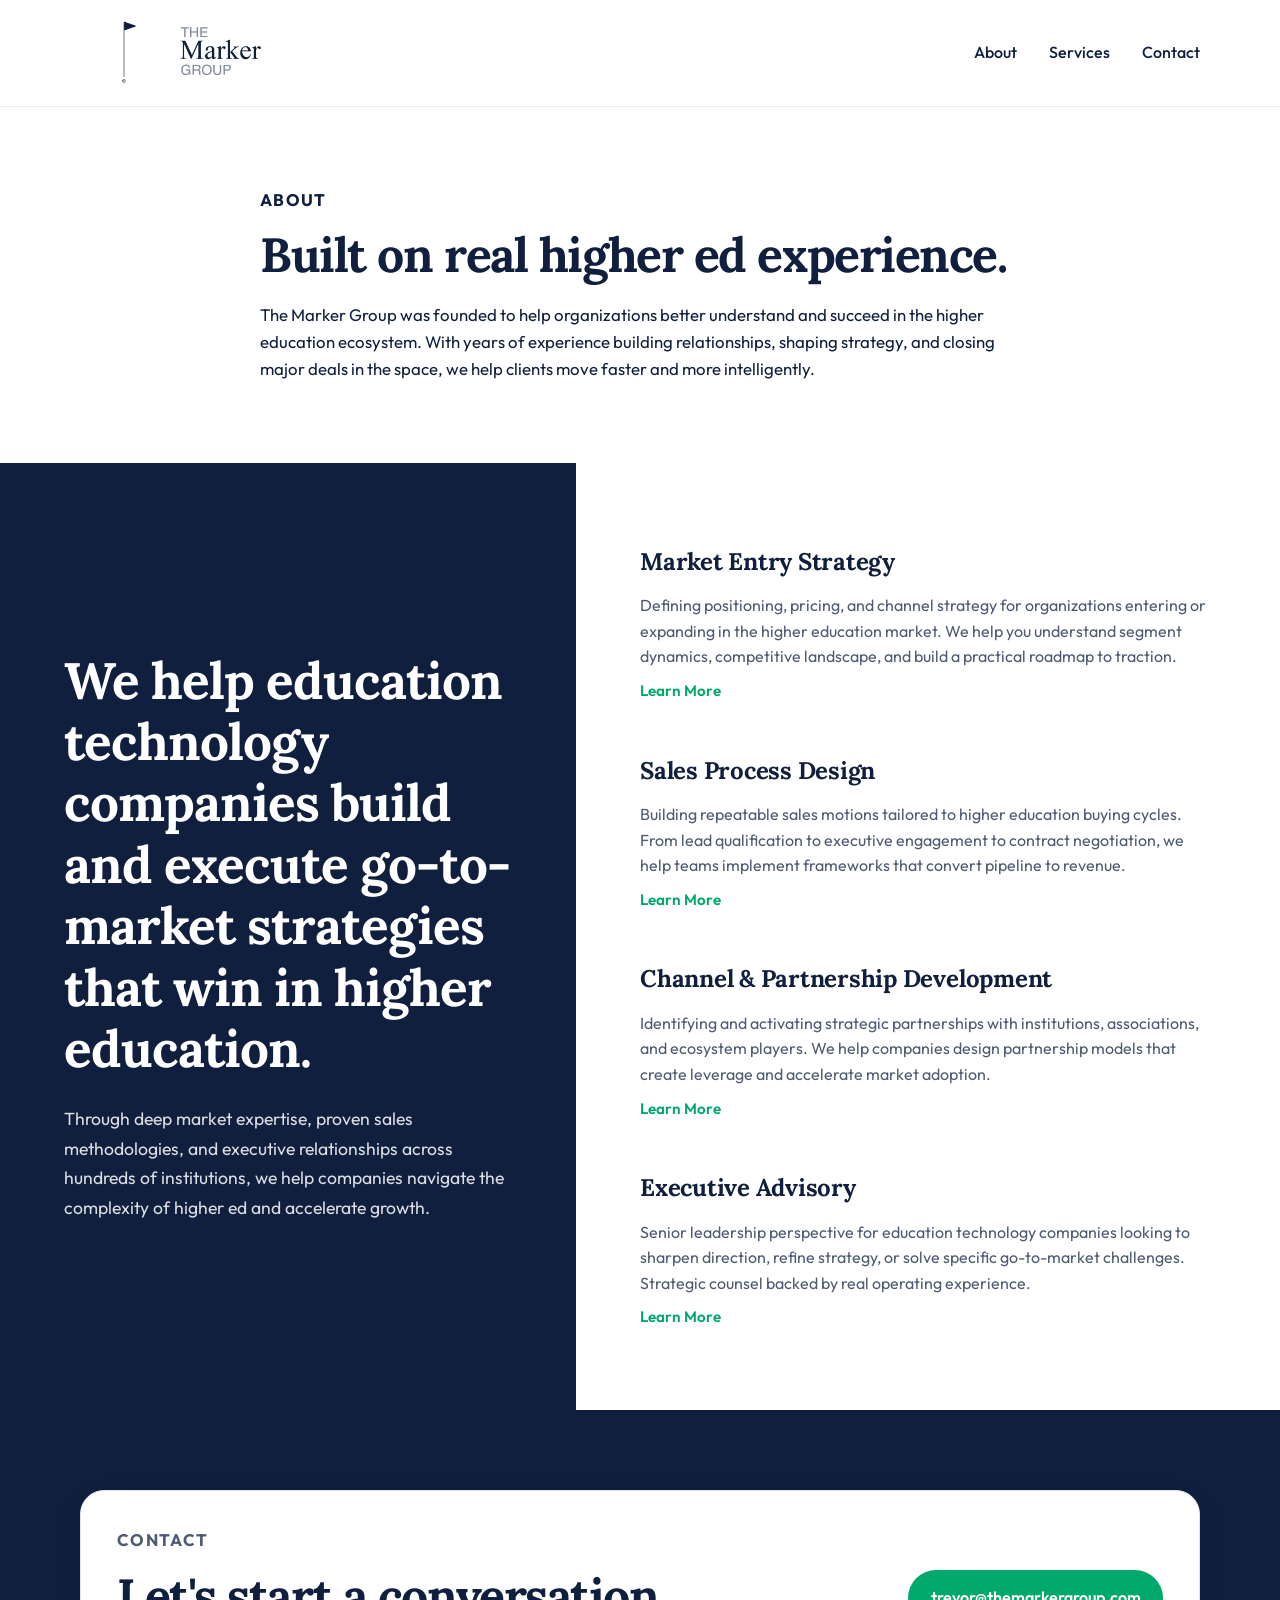
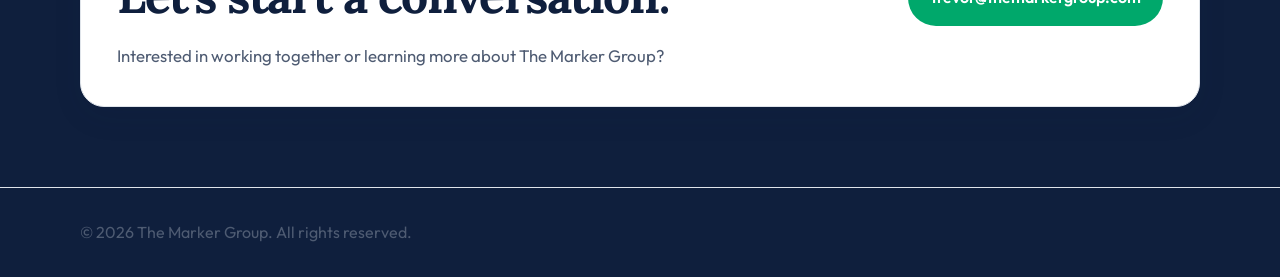
==== about.html @ 896b8a32 "thats enough for today" ====
<!DOCTYPE html>
<html lang="en">
<head>
    <meta charset="UTF-8">
    <meta name="viewport" content="width=device-width, initial-scale=1.0">
    <title>About — The Marker Group LLC</title>
    <link rel="preconnect" href="https://fonts.googleapis.com">
    <link rel="preconnect" href="https://fonts.gstatic.com" crossorigin>
    <link href="https://fonts.googleapis.com/css2?family=Lora:wght@400;500;600;700&family=Outfit:wght@300;400;500;600;700&display=swap" rel="stylesheet">
    <link rel="stylesheet" href="style.css"> 
</head>
<body>
    <header class="site-header">
        <div class="container nav">
            <a href="index.html" class="logo"><img src="images/marker-group-logo-light.png" alt="The Marker Group"></a>
            <ul class="nav-links">
                <li><a href="about.html">About</a></li>
                <li><a href="services.html">Services</a></li>
                <li><a href="index.html#contact">Contact</a></li>
            </ul>
        </div>
    </header>

    <main>
        <section class="page-intro section">
            <div class="container narrow">
                <p class="section-label">About</p>
                <h2>Built on real higher ed experience.</h2>
                <p>
                    The Marker Group was founded to help organizations better understand and succeed in the higher
                    education ecosystem. With years of experience building relationships, shaping strategy, and closing
                    major deals in the space, we help clients move faster and more intelligently.
                </p>
            </div>
        </section>

        <section class="split-section">
            <div class="split-section-left">
                <div class="split-content">
                    <h2>We help education technology companies build and execute go-to-market strategies that win in higher education.</h2>
                    <p>Through deep market expertise, proven sales methodologies, and executive relationships across hundreds of institutions, we help companies navigate the complexity of higher ed and accelerate growth.</p>
                </div>
            </div>
            <div class="split-section-right">
                <div class="service-block">
                    <h3>Market Entry Strategy</h3>
                    <p>Defining positioning, pricing, and channel strategy for organizations entering or expanding in the higher education market. We help you understand segment dynamics, competitive landscape, and build a practical roadmap to traction.</p>
                    <a href="services.html" class="text-link">Learn More</a>
                </div>
                <div class="service-block">
                    <h3>Sales Process Design</h3>
                    <p>Building repeatable sales motions tailored to higher education buying cycles. From lead qualification to executive engagement to contract negotiation, we help teams implement frameworks that convert pipeline to revenue.</p>
                    <a href="services.html" class="text-link">Learn More</a>
                </div>
                <div class="service-block">
                    <h3>Channel & Partnership Development</h3>
                    <p>Identifying and activating strategic partnerships with institutions, associations, and ecosystem players. We help companies design partnership models that create leverage and accelerate market adoption.</p>
                    <a href="services.html" class="text-link">Learn More</a>
                </div>
                <div class="service-block">
                    <h3>Executive Advisory</h3>
                    <p>Senior leadership perspective for education technology companies looking to sharpen direction, refine strategy, or solve specific go-to-market challenges. Strategic counsel backed by real operating experience.</p>
                    <a href="services.html" class="text-link">Learn More</a>
                </div>
            </div>
        </section>

        <section id="contact" class="section">
            <div class="container contact-box">
                <div>
                    <p class="section-label">Contact</p>
                    <h2>Let's start a conversation.</h2>
                    <p>
                        Interested in working together or learning more about The Marker Group?
                    </p>
                </div>
                <a href="mailto:trevor@themarkergroup.com" class="btn btn-primary">trevor@themarkergroup.com</a>
            </div>
        </section>
    </main>

    <footer class="site-footer">
        <div class="container">
            <p>&copy; 2026 The Marker Group. All rights reserved.</p>
        </div>
    </footer>
</body>
</html>
---- style.css ----
* {
    box-sizing: border-box;
    margin: 0;
    padding: 0;
}

:root {
    --bg: #0F1F3D;
    --surface: #ffffff;
    --text: #ffffff;
    --navy-text: #0F1F3D;
    --muted: #4e5b72;
    --accent: #00A86B;
    --accent-dark: #008554;
    --border: #dfe4ea;
    --max-width: 1120px;
    --radius: 18px;
    --shadow: 0 10px 30px rgba(17, 32, 59, 0.08);
}

html {
    scroll-behavior: smooth;
}

body {
    font-family: 'Outfit', sans-serif;
    line-height: 1.6;
    color: var(--text);
    background: var(--bg);
}

h1, h2, h3, h4, h5, h6 {
    font-family: 'Lora', serif;
}

img {
    max-width: 100%;
    display: block;
}

a {
    color: inherit;
    text-decoration: none;
}

ul {
    list-style: none;
}

.container {
    width: min(100% - 2rem, var(--max-width));
    margin: 0 auto;
}

.narrow {
    max-width: 760px;
}

.site-header {
    top: 0;
    background: #ffffff;
    backdrop-filter: blur(10px);
    border-bottom: 1px solid rgba(223, 228, 234, 0.7);
    z-index: 1000;
}

.nav {
    display: flex;
    justify-content: space-between;
    align-items: center;
    padding: 0.8rem 0;
}

.logo {
    color: var(--navy-text);
    font-size: 1.2rem;
    font-weight: 700;
    letter-spacing: 0.02em;
}

.logo img {
    height: 80px;
    width: auto;
}

.nav-links {
    display: flex;
    gap: 2rem;
}

.nav-links a {
    color: var(--navy-text);
    font-weight: 500;
    transition: color 0.2s ease;
}

.nav-links a:hover {
    color: var(--accent);
}

.hero {
    position: relative;
    padding: 8rem 0 10rem;
    background: 
        radial-gradient(ellipse 80% 50% at 50% -20%, rgba(0, 168, 107, 0.15), transparent),
        radial-gradient(circle at 20% 80%, rgba(0, 168, 107, 0.08), transparent),
        radial-gradient(circle at 80% 40%, rgba(255, 255, 255, 0.03), transparent),
        linear-gradient(180deg, #0F1F3D 0%, #0a1428 100%);
    overflow: hidden;
}

.hero-content {
    position: relative;
    z-index: 10;
    display: flex;
    flex-direction: column;
    align-items: center;
    text-align: center;
    max-width: 900px;
}

.hero-logo {
    width: 320px;
    max-width: 100%;
    height: auto;
    margin-bottom: 2.5rem;
}

.eyebrow,
.section-label {
    color: var(--accent);
    font-size: 0.9rem;
    font-weight: 700;
    letter-spacing: 0.08em;
    text-transform: uppercase;
    margin-bottom: 1rem;
}

.hero .eyebrow::before {
    content: '';
    display: block;
    width: 50px;
    height: 2px;
    background: var(--accent);
    margin: 0 auto 1rem auto;
}

.hero h1 {
    font-size: clamp(3rem, 6vw, 5.5rem);
    line-height: 1.1;
    letter-spacing: -0.04em;
    font-weight: 600;
    margin-bottom: 1.5rem;
    text-shadow: 0 2px 20px rgba(0, 0, 0, 0.3), 0 1px 4px rgba(0, 0, 0, 0.2);
}

.hero-subtitle {
    font-size: clamp(1.1rem, 2vw, 1.35rem);
    line-height: 1.6;
    color: rgba(255, 255, 255, 0.8);
    max-width: 700px;
    font-weight: 300;
}


.hero-logos-background {
    position: absolute;
    top: 0;
    left: 0;
    width: 100%;
    height: 100%;
    overflow: hidden;
    z-index: 1;
}

.logo-orbit {
    position: absolute;
    opacity: 0.15;
}

.logo-orbit img {
    max-height: 50px;
    width: auto;
    display: block;
}

.logo-orbit-1 {
    top: 8%;
    left: 5%;
    animation: float-1 27s ease-in-out infinite;
    opacity: 0.12;
}

.logo-orbit-2 {
    top: 12%;
    right: 8%;
    animation: float-2 34s ease-in-out infinite;
    opacity: 0.14;
}

.logo-orbit-3 {
    top: 55%;
    left: 3%;
    animation: float-3 31s ease-in-out infinite;
    opacity: 0.11;
}

.logo-orbit-4 {
    bottom: 12%;
    right: 6%;
    animation: float-4 29s ease-in-out infinite;
    opacity: 0.13;
}

.logo-orbit-5 {
    top: 65%;
    left: 8%;
    animation: float-5 26s ease-in-out infinite;
    opacity: 0.1;
}

.logo-orbit-6 {
    top: 70%;
    right: 10%;
    animation: float-6 33s ease-in-out infinite;
    opacity: 0.12;
}

.logo-orbit-7 {
    bottom: 8%;
    left: 12%;
    animation: float-7 28s ease-in-out infinite;
    opacity: 0.11;
}

.logo-orbit-8 {
    top: 15%;
    right: 20%;
    animation: float-8 30s ease-in-out infinite;
    opacity: 0.13;
}

.logo-orbit-9 {
    bottom: 18%;
    right: 25%;
    animation: float-9 25s ease-in-out infinite;
    opacity: 0.1;
}

.logo-orbit-10 {
    top: 68%;
    left: 22%;
    animation: float-10 32s ease-in-out infinite;
    opacity: 0.12;
}

.logo-orbit-11 {
    top: 10%;
    left: 18%;
    animation: float-11 29s ease-in-out infinite;
    opacity: 0.11;
}

.logo-orbit-12 {
    top: 60%;
    right: 15%;
    animation: float-12 27s ease-in-out infinite;
    opacity: 0.13;
}

.logo-orbit-13 {
    bottom: 25%;
    left: 15%;
    animation: float-13 31s ease-in-out infinite;
    opacity: 0.12;
}

.logo-orbit-14 {
    bottom: 22%;
    right: 18%;
    animation: float-14 28s ease-in-out infinite;
    opacity: 0.1;
}

@keyframes float-1 {
    0%, 100% { transform: translate(0, 0) rotate(0deg); }
    33% { transform: translate(20px, -30px) rotate(2deg); }
    66% { transform: translate(-15px, 25px) rotate(-2deg); }
}

@keyframes float-2 {
    0%, 100% { transform: translate(0, 0) rotate(0deg); }
    33% { transform: translate(-35px, 30px) rotate(-3deg); }
    66% { transform: translate(25px, -20px) rotate(3deg); }
}

@keyframes float-3 {
    0%, 100% { transform: translate(0, 0) rotate(0deg); }
    33% { transform: translate(30px, 40px) rotate(2deg); }
    66% { transform: translate(-20px, -25px) rotate(-2deg); }
}

@keyframes float-4 {
    0%, 100% { transform: translate(0, 0) rotate(0deg); }
    33% { transform: translate(-30px, -35px) rotate(-2deg); }
    66% { transform: translate(25px, 30px) rotate(2deg); }
}

@keyframes float-5 {
    0%, 100% { transform: translate(0, 0) rotate(0deg); }
    33% { transform: translate(35px, 20px) rotate(3deg); }
    66% { transform: translate(-25px, -30px) rotate(-3deg); }
}

@keyframes float-6 {
    0%, 100% { transform: translate(0, 0) rotate(0deg); }
    33% { transform: translate(-20px, -40px) rotate(-2deg); }
    66% { transform: translate(30px, 25px) rotate(2deg); }
}

@keyframes float-7 {
    0%, 100% { transform: translate(0, 0) rotate(0deg); }
    33% { transform: translate(25px, 35px) rotate(2deg); }
    66% { transform: translate(-30px, -20px) rotate(-2deg); }
}

@keyframes float-8 {
    0%, 100% { transform: translate(0, 0) rotate(0deg); }
    33% { transform: translate(-25px, 35px) rotate(-3deg); }
    66% { transform: translate(20px, -30px) rotate(3deg); }
}

@keyframes float-9 {
    0%, 100% { transform: translate(0, 0) rotate(0deg); }
    33% { transform: translate(35px, -20px) rotate(2deg); }
    66% { transform: translate(-25px, 30px) rotate(-2deg); }
}

@keyframes float-10 {
    0%, 100% { transform: translate(0, 0) rotate(0deg); }
    33% { transform: translate(-40px, 30px) rotate(-2deg); }
    66% { transform: translate(30px, -25px) rotate(2deg); }
}

@keyframes float-11 {
    0%, 100% { transform: translate(0, 0) rotate(0deg); }
    33% { transform: translate(22px, 38px) rotate(3deg); }
    66% { transform: translate(-28px, -30px) rotate(-3deg); }
}

@keyframes float-12 {
    0%, 100% { transform: translate(0, 0) rotate(0deg); }
    33% { transform: translate(-32px, -25px) rotate(-2deg); }
    66% { transform: translate(25px, 32px) rotate(2deg); }
}

@keyframes float-13 {
    0%, 100% { transform: translate(0, 0) rotate(0deg); }
    33% { transform: translate(28px, -35px) rotate(2deg); }
    66% { transform: translate(-22px, 28px) rotate(-2deg); }
}

@keyframes float-14 {
    0%, 100% { transform: translate(0, 0) rotate(0deg); }
    33% { transform: translate(-38px, 28px) rotate(-3deg); }
    66% { transform: translate(30px, -22px) rotate(3deg); }
}

.btn {
    display: inline-flex;
    align-items: center;
    justify-content: center;
    padding: 0.95rem 1.4rem;
    border-radius: 999px;
    font-weight: 600;
    transition: transform 0.2s ease, background 0.2s ease, color 0.2s ease;
}

.btn:hover {
    transform: translateY(-1px);
}

.btn-primary {
    background: var(--accent);
    color: white;
}

.btn-primary:hover {
    background: var(--accent-dark);
}

.btn-secondary {
    background: transparent;
    border: 1px solid var(--border);
    color: var(--text);
}


.section {
    padding: 5rem 0;
}

#about {
    background: white;
    color: var(--navy-text);
}

#about h2 {
    color: var(--navy-text);
}

#about p {
    color: var(--navy-text);
}

.section h2 {
    font-size: clamp(2rem, 4vw, 3rem);
    line-height: 1.1;
    letter-spacing: -0.03em;
    margin-bottom: 1.25rem;
}

.section p {
    color: var(--muted);
    font-size: 1.05rem;
}

.cards {
    display: grid;
    grid-template-columns: repeat(3, 1fr);
    gap: 1.5rem;
    margin-top: 2rem;
}

.card {
    background: var(--surface);
    border: 1px solid var(--border);
    border-radius: var(--radius);
    padding: 1.75rem;
    box-shadow: var(--shadow);
}

.card h3 {
    font-size: 1.2rem;
    margin-bottom: 0.75rem;
    color: var(--navy-text);
}

.card p {
    color: var(--muted);
}

.contact-box {
    background: var(--surface);
    border: 1px solid var(--border);
    border-radius: 24px;
    padding: 2.25rem;
    box-shadow: var(--shadow);
    display: flex;
    justify-content: space-between;
    align-items: center;
    gap: 2rem;
}

.contact-box h2 {
    color: var(--navy-text);
}

.site-footer {
    border-top: 1px solid var(--border);
    padding: 2rem 0;
    color: var(--muted);
    background: transparent;
}

@media (max-width: 900px) {
    .cards,
    .contact-box {
        grid-template-columns: 1fr;
        display: grid;
    }

    .nav {
        flex-direction: column;
        gap: 1rem;
    }

    .nav-links {
        gap: 1rem;
        flex-wrap: wrap;
        justify-content: center;
    }

    .hero {
        padding: 5rem 0 7rem;
    }

    .hero h1 {
        font-size: clamp(2rem, 8vw, 2.8rem);
    }

    .hero-subtitle {
        font-size: 1.05rem;
    }


    .logo-orbit {
        opacity: 0.1;
    }

    .logo-orbit img {
        max-height: 40px;
    }

    .logo-orbit-5,
    .logo-orbit-7,
    .logo-orbit-9,
    .logo-orbit-11,
    .logo-orbit-13 {
        display: none;
    }

    .hero .eyebrow::before {
        width: 40px;
        margin-bottom: 0.75rem;
    }
}

.mission-strip {
    background: white;
    text-align: center;
    padding: 5rem 0;
}

.mission-strip h2 {
    font-size: clamp(2rem, 4vw, 2.8rem);
    color: var(--navy-text);
    line-height: 1.2;
    letter-spacing: -0.02em;
    margin-bottom: 1.5rem;
}

.mission-strip p {
    color: var(--navy-text);
    font-size: 1.1rem;
    line-height: 1.7;
    margin-bottom: 1.5rem;
}

.services-preview {
    background: #0F1F3D;
    color: var(--text);
    text-align: center;
    padding: 5rem 0;
}

.services-preview h2 {
    margin-bottom: 3rem;
}

.preview-cards {
    display: grid;
    grid-template-columns: repeat(3, 1fr);
    gap: 2rem;
    margin-bottom: 2.5rem;
}

.preview-card {
    text-align: left;
}

.preview-card h3 {
    font-size: 1.3rem;
    color: var(--text);
    margin-bottom: 0.75rem;
    letter-spacing: -0.01em;
}

.preview-card p {
    color: rgba(255, 255, 255, 0.8);
    line-height: 1.6;
}

.preview-cta {
    text-align: center;
    margin-top: 2.5rem;
}

.preview-cta .text-link {
    font-size: 1.05rem;
}

.credibility-strip {
    background: white;
    text-align: center;
    padding: 5rem 0;
}

.credibility-heading {
    font-size: 0.95rem;
    font-weight: 600;
    letter-spacing: 0.05em;
    text-transform: uppercase;
    color: var(--muted);
    margin-bottom: 2.5rem;
}

.logo-grid {
    display: grid;
    grid-template-columns: repeat(auto-fit, minmax(140px, 1fr));
    gap: 2.5rem;
    align-items: center;
    justify-items: center;
    max-width: 1000px;
    margin: 0 auto;
}

.logo-grid img {
    max-height: 45px;
    width: auto;
    opacity: 1;
}

.page-intro {
    background: white;
    color: var(--navy-text);
}

.page-intro h2 {
    color: var(--navy-text);
}

.page-intro p {
    color: var(--navy-text);
}

.split-section {
    display: grid;
    grid-template-columns: 45% 55%;
    min-height: 600px;
}

.split-section-left {
    background: var(--bg);
    color: var(--text);
    display: flex;
    align-items: center;
    padding: 5rem 4rem;
}

.split-content h2 {
    font-size: clamp(2rem, 4vw, 3.2rem);
    line-height: 1.2;
    letter-spacing: -0.02em;
    margin-bottom: 1.5rem;
}

.split-content p {
    font-size: 1.1rem;
    line-height: 1.7;
    color: rgba(255, 255, 255, 0.85);
}

.split-section-right {
    background: white;
    padding: 5rem 4rem;
    display: flex;
    flex-direction: column;
    justify-content: center;
    gap: 3rem;
}

.service-block h3 {
    font-size: 1.5rem;
    color: var(--navy-text);
    margin-bottom: 0.75rem;
    letter-spacing: -0.01em;
}

.service-block p {
    color: var(--muted);
    line-height: 1.6;
    margin-bottom: 0.5rem;
}

.text-link {
    color: var(--accent);
    font-weight: 600;
    font-size: 0.95rem;
    text-decoration: none;
    display: inline-block;
    transition: color 0.2s ease;
}

.text-link:hover {
    color: var(--accent-dark);
}

.service-detail-section {
    padding: 6rem 0;
    background: white;
}

.service-detail-section h2 {
    font-size: clamp(2rem, 4vw, 3rem);
    color: var(--navy-text);
    margin-bottom: 1.5rem;
    letter-spacing: -0.02em;
}

.service-detail-section h3 {
    font-size: 1.3rem;
    color: var(--navy-text);
    margin-top: 2rem;
    margin-bottom: 1rem;
}

.service-detail-section p {
    color: var(--navy-text);
    font-size: 1.05rem;
    line-height: 1.7;
    margin-bottom: 1.25rem;
}

.service-detail-section ul {
    list-style: disc;
    margin-left: 1.5rem;
    margin-top: 1rem;
}

.service-detail-section li {
    color: var(--navy-text);
    line-height: 1.8;
    margin-bottom: 0.5rem;
}

.service-detail-alt {
    background: var(--bg);
    color: var(--text);
}

.service-detail-alt h2,
.service-detail-alt h3,
.service-detail-alt p,
.service-detail-alt li {
    color: var(--text);
}

@media (max-width: 900px) {
    .mission-strip {
        padding: 4rem 0;
    }

    .mission-strip h2 {
        font-size: clamp(1.75rem, 6vw, 2.2rem);
    }

    .mission-strip p {
        font-size: 1rem;
    }

    .services-preview {
        padding: 4rem 0;
    }

    .preview-cards {
        grid-template-columns: 1fr;
        gap: 2rem;
    }

    .services-preview h2 {
        margin-bottom: 2rem;
    }

    .credibility-strip {
        padding: 4rem 0;
    }

    .logo-grid {
        grid-template-columns: repeat(auto-fit, minmax(110px, 1fr));
        gap: 2rem;
    }

    .logo-grid img {
        max-height: 40px;
    }

    .split-section {
        grid-template-columns: 1fr;
    }

    .split-section-left,
    .split-section-right {
        padding: 3rem 2rem;
    }

    .split-section-right {
        gap: 2rem;
    }

    .service-detail-section {
        padding: 4rem 0;
    }
}
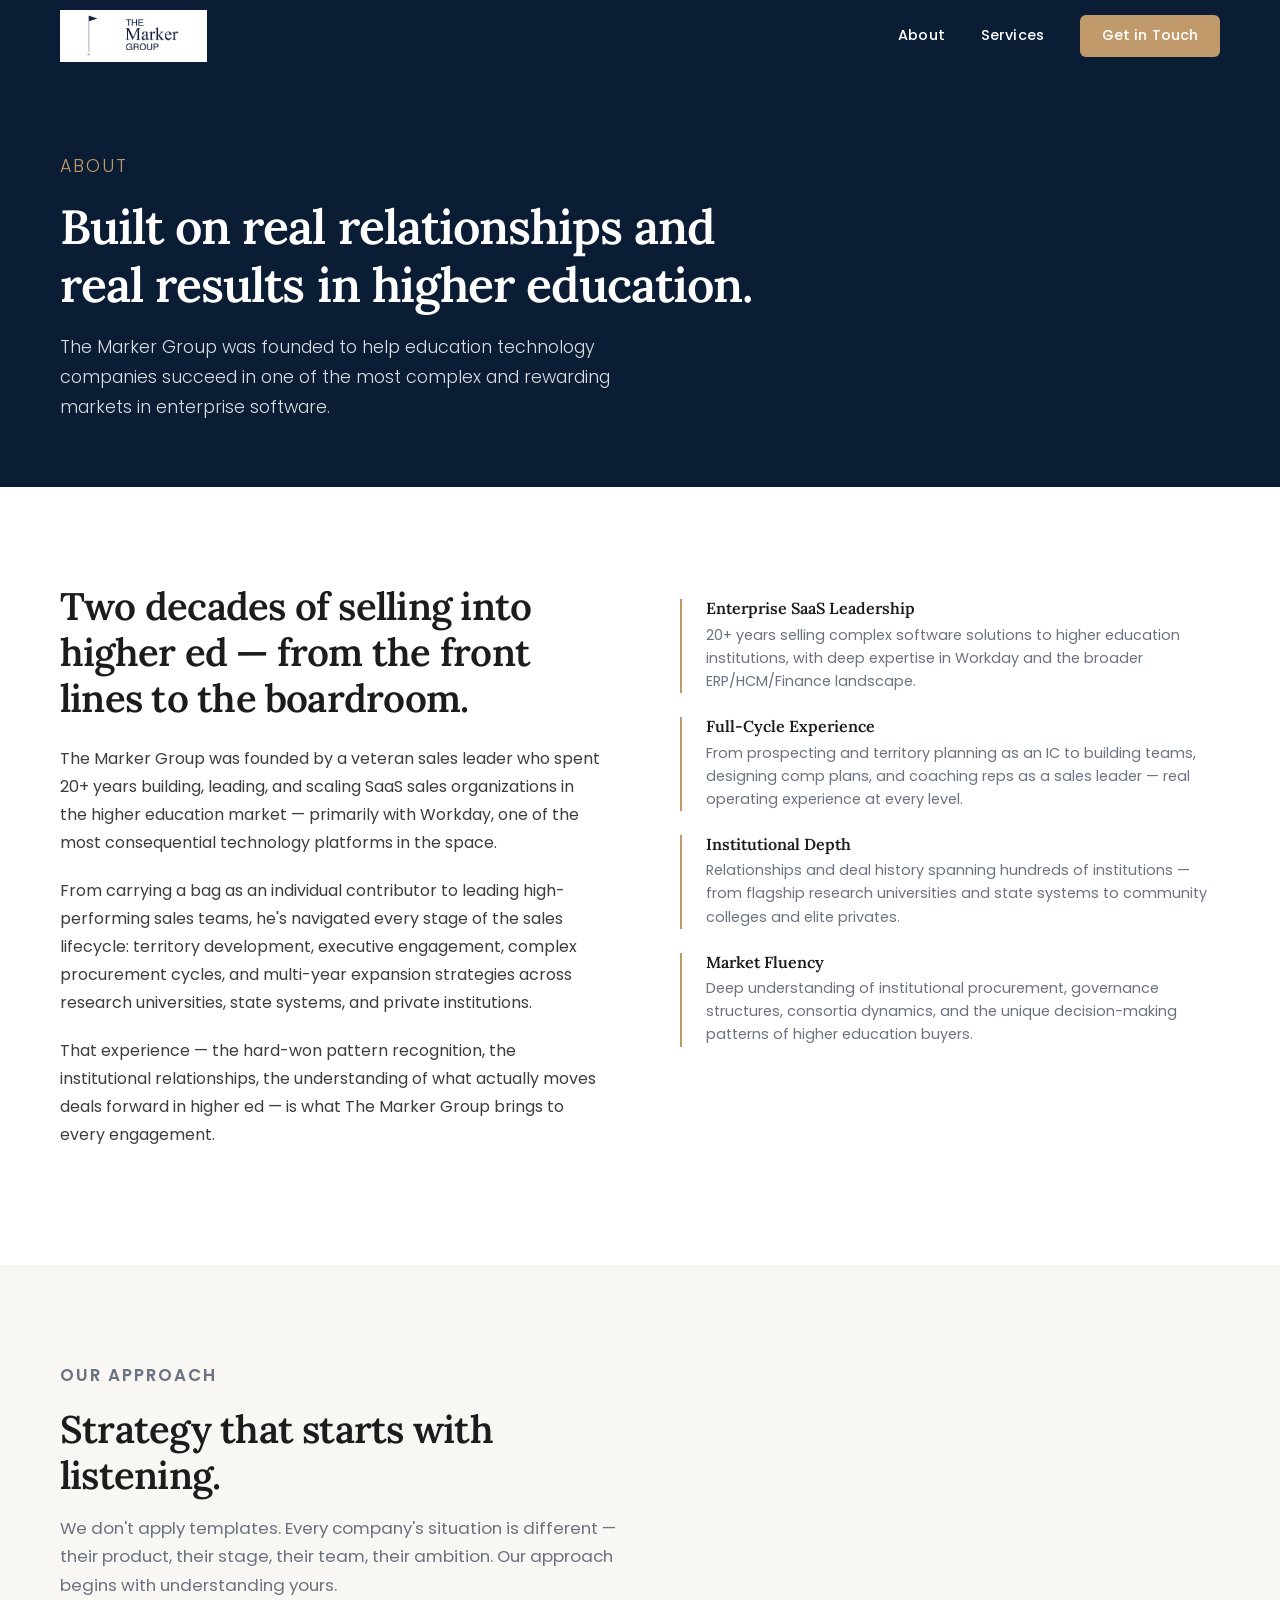
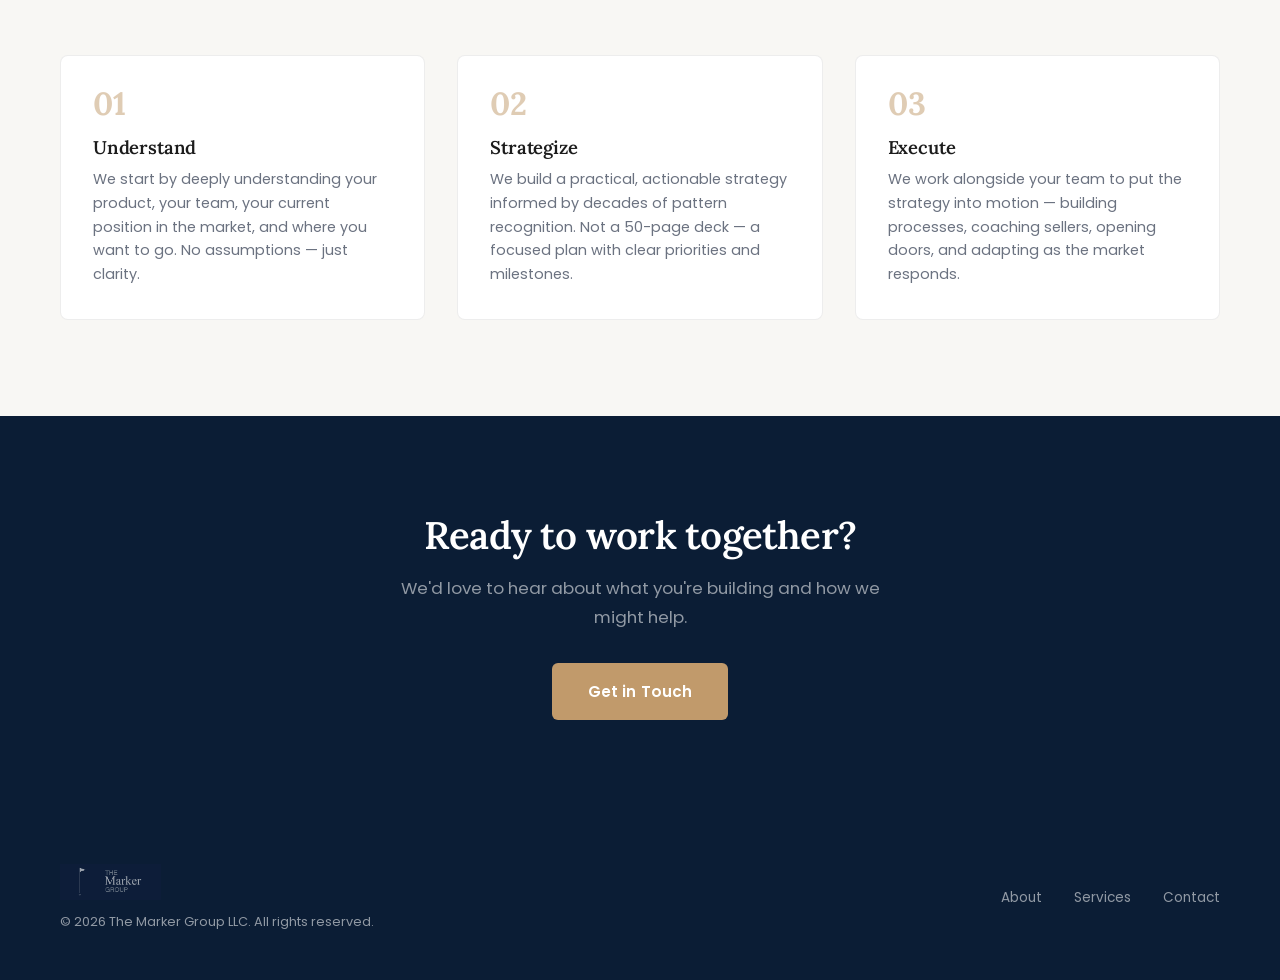
==== commit 1819dcaa: "Redesign site from scratch with polished editorial layout Complete rewrite of all three pages (index" ====
--- a/about.html
+++ b/about.html
@@ -3,86 +3,159 @@
 <head>
     <meta charset="UTF-8">
     <meta name="viewport" content="width=device-width, initial-scale=1.0">
-    <title>About — The Marker Group LLC</title>
+    <title>About — The Marker Group</title>
+    <meta name="description" content="Founded on 20+ years of higher education SaaS sales leadership. Learn about The Marker Group's approach to GTM consulting.">
     <link rel="preconnect" href="https://fonts.googleapis.com">
     <link rel="preconnect" href="https://fonts.gstatic.com" crossorigin>
-    <link href="https://fonts.googleapis.com/css2?family=Lora:wght@400;500;600;700&family=Outfit:wght@300;400;500;600;700&display=swap" rel="stylesheet">
-    <link rel="stylesheet" href="style.css"> 
+    <link href="https://fonts.googleapis.com/css2?family=Lora:ital,wght@0,400;0,500;0,600;0,700;1,400;1,500&family=Poppins:wght@300;400;500;600;700&display=swap" rel="stylesheet">
+    <link rel="stylesheet" href="style.css">
 </head>
 <body>
-    <header class="site-header">
-        <div class="container nav">
-            <a href="index.html" class="logo"><img src="images/marker-group-logo-light.png" alt="The Marker Group"></a>
-            <ul class="nav-links">
-                <li><a href="about.html">About</a></li>
-                <li><a href="services.html">Services</a></li>
-                <li><a href="index.html#contact">Contact</a></li>
-            </ul>
+
+    <!-- Header -->
+    <header class="site-header" id="site-header">
+        <div class="header-inner">
+            <a href="index.html" class="logo">
+                <img src="images/marker-group-logo-dark.png" alt="The Marker Group" class="logo-dark">
+                <img src="images/marker-group-logo-light.png" alt="The Marker Group" class="logo-light">
+            </a>
+            <nav class="nav-desktop">
+                <a href="about.html">About</a>
+                <a href="services.html">Services</a>
+                <a href="index.html#contact" class="nav-cta">Get in Touch</a>
+            </nav>
+            <button class="nav-toggle" aria-label="Toggle navigation" aria-expanded="false">
+                <span></span>
+                <span></span>
+                <span></span>
+            </button>
         </div>
+        <nav class="nav-mobile">
+            <a href="about.html">About</a>
+            <a href="services.html">Services</a>
+            <a href="index.html#contact" class="nav-cta">Get in Touch</a>
+        </nav>
     </header>
 
     <main>
-        <section class="page-intro section">
-            <div class="container narrow">
+
+        <!-- Page Intro -->
+        <section class="page-intro">
+            <div class="container">
                 <p class="section-label">About</p>
-                <h2>Built on real higher ed experience.</h2>
-                <p>
-                    The Marker Group was founded to help organizations better understand and succeed in the higher
-                    education ecosystem. With years of experience building relationships, shaping strategy, and closing
-                    major deals in the space, we help clients move faster and more intelligently.
-                </p>
+                <h1>Built on real relationships and real results in higher education.</h1>
+                <p>The Marker Group was founded to help education technology companies succeed in one of the most complex and rewarding markets in enterprise software.</p>
             </div>
         </section>
 
-        <section class="split-section">
-            <div class="split-section-left">
-                <div class="split-content">
-                    <h2>We help education technology companies build and execute go-to-market strategies that win in higher education.</h2>
-                    <p>Through deep market expertise, proven sales methodologies, and executive relationships across hundreds of institutions, we help companies navigate the complexity of higher ed and accelerate growth.</p>
-                </div>
-            </div>
-            <div class="split-section-right">
-                <div class="service-block">
-                    <h3>Market Entry Strategy</h3>
-                    <p>Defining positioning, pricing, and channel strategy for organizations entering or expanding in the higher education market. We help you understand segment dynamics, competitive landscape, and build a practical roadmap to traction.</p>
-                    <a href="services.html" class="text-link">Learn More</a>
-                </div>
-                <div class="service-block">
-                    <h3>Sales Process Design</h3>
-                    <p>Building repeatable sales motions tailored to higher education buying cycles. From lead qualification to executive engagement to contract negotiation, we help teams implement frameworks that convert pipeline to revenue.</p>
-                    <a href="services.html" class="text-link">Learn More</a>
-                </div>
-                <div class="service-block">
-                    <h3>Channel & Partnership Development</h3>
-                    <p>Identifying and activating strategic partnerships with institutions, associations, and ecosystem players. We help companies design partnership models that create leverage and accelerate market adoption.</p>
-                    <a href="services.html" class="text-link">Learn More</a>
-                </div>
-                <div class="service-block">
-                    <h3>Executive Advisory</h3>
-                    <p>Senior leadership perspective for education technology companies looking to sharpen direction, refine strategy, or solve specific go-to-market challenges. Strategic counsel backed by real operating experience.</p>
-                    <a href="services.html" class="text-link">Learn More</a>
+        <!-- Founder Section -->
+        <section class="founder-section">
+            <div class="container">
+                <div class="founder-layout">
+                    <div class="founder-left">
+                        <h2>Two decades of selling into higher ed — from the front lines to the boardroom.</h2>
+                        <p>The Marker Group was founded by a veteran sales leader who spent 20+ years building, leading, and scaling SaaS sales organizations in the higher education market — primarily with Workday, one of the most consequential technology platforms in the space.</p>
+                        <p>From carrying a bag as an individual contributor to leading high-performing sales teams, he's navigated every stage of the sales lifecycle: territory development, executive engagement, complex procurement cycles, and multi-year expansion strategies across research universities, state systems, and private institutions.</p>
+                        <p>That experience — the hard-won pattern recognition, the institutional relationships, the understanding of what actually moves deals forward in higher ed — is what The Marker Group brings to every engagement.</p>
+                    </div>
+                    <div class="founder-highlights">
+                        <div class="founder-highlight">
+                            <h3>Enterprise SaaS Leadership</h3>
+                            <p>20+ years selling complex software solutions to higher education institutions, with deep expertise in Workday and the broader ERP/HCM/Finance landscape.</p>
+                        </div>
+                        <div class="founder-highlight">
+                            <h3>Full-Cycle Experience</h3>
+                            <p>From prospecting and territory planning as an IC to building teams, designing comp plans, and coaching reps as a sales leader — real operating experience at every level.</p>
+                        </div>
+                        <div class="founder-highlight">
+                            <h3>Institutional Depth</h3>
+                            <p>Relationships and deal history spanning hundreds of institutions — from flagship research universities and state systems to community colleges and elite privates.</p>
+                        </div>
+                        <div class="founder-highlight">
+                            <h3>Market Fluency</h3>
+                            <p>Deep understanding of institutional procurement, governance structures, consortia dynamics, and the unique decision-making patterns of higher education buyers.</p>
+                        </div>
+                    </div>
                 </div>
             </div>
         </section>
 
-        <section id="contact" class="section">
-            <div class="container contact-box">
-                <div>
-                    <p class="section-label">Contact</p>
-                    <h2>Let's start a conversation.</h2>
-                    <p>
-                        Interested in working together or learning more about The Marker Group?
-                    </p>
+        <!-- Approach Section -->
+        <section class="approach-section">
+            <div class="container">
+                <div class="approach-header">
+                    <p class="section-label">Our Approach</p>
+                    <h2>Strategy that starts with listening.</h2>
+                    <p>We don't apply templates. Every company's situation is different — their product, their stage, their team, their ambition. Our approach begins with understanding yours.</p>
                 </div>
-                <a href="mailto:trevor@themarkergroup.com" class="btn btn-primary">trevor@themarkergroup.com</a>
+
+                <div class="approach-grid">
+                    <div class="approach-card">
+                        <div class="card-number">01</div>
+                        <h3>Understand</h3>
+                        <p>We start by deeply understanding your product, your team, your current position in the market, and where you want to go. No assumptions — just clarity.</p>
+                    </div>
+                    <div class="approach-card">
+                        <div class="card-number">02</div>
+                        <h3>Strategize</h3>
+                        <p>We build a practical, actionable strategy informed by decades of pattern recognition. Not a 50-page deck — a focused plan with clear priorities and milestones.</p>
+                    </div>
+                    <div class="approach-card">
+                        <div class="card-number">03</div>
+                        <h3>Execute</h3>
+                        <p>We work alongside your team to put the strategy into motion — building processes, coaching sellers, opening doors, and adapting as the market responds.</p>
+                    </div>
+                </div>
             </div>
         </section>
+
+        <!-- CTA -->
+        <section class="services-cta-strip">
+            <div class="container">
+                <h2>Ready to work together?</h2>
+                <p>We'd love to hear about what you're building and how we might help.</p>
+                <a href="mailto:trevor@themarkergroup.com" class="btn btn-primary btn-lg">Get in Touch</a>
+            </div>
+        </section>
+
     </main>
 
+    <!-- Footer -->
     <footer class="site-footer">
         <div class="container">
-            <p>&copy; 2026 The Marker Group. All rights reserved.</p>
+            <div class="footer-inner">
+                <div class="footer-brand">
+                    <img src="images/marker-group-logo-dark.png" alt="The Marker Group" class="footer-logo">
+                    <p>&copy; 2026 The Marker Group LLC. All rights reserved.</p>
+                </div>
+                <div class="footer-links">
+                    <a href="about.html">About</a>
+                    <a href="services.html">Services</a>
+                    <a href="index.html#contact">Contact</a>
+                </div>
+            </div>
         </div>
     </footer>
+
+    <script>
+        const toggle = document.querySelector('.nav-toggle');
+        const mobileNav = document.querySelector('.nav-mobile');
+        const header = document.getElementById('site-header');
+        toggle.addEventListener('click', () => {
+            const isOpen = toggle.getAttribute('aria-expanded') === 'true';
+            toggle.setAttribute('aria-expanded', !isOpen);
+            mobileNav.classList.toggle('is-open');
+        });
+        mobileNav.querySelectorAll('a').forEach(link => {
+            link.addEventListener('click', () => {
+                toggle.setAttribute('aria-expanded', 'false');
+                mobileNav.classList.remove('is-open');
+            });
+        });
+        window.addEventListener('scroll', () => {
+            header.classList.toggle('is-scrolled', window.scrollY > 50);
+        }, { passive: true });
+    </script>
+
 </body>
 </html>
--- a/style.css
+++ b/style.css
@@ -1,36 +1,54 @@
-* {
+/* ============================================
+   THE MARKER GROUP — Global Stylesheet
+   ============================================ */
+
+/* --- Reset & Base --- */
+*, *::before, *::after {
     box-sizing: border-box;
     margin: 0;
     padding: 0;
 }
 
 :root {
-    --bg: #0F1F3D;
-    --surface: #ffffff;
-    --text: #ffffff;
-    --navy-text: #0F1F3D;
-    --muted: #4e5b72;
-    --accent: #00A86B;
-    --accent-dark: #008554;
-    --border: #dfe4ea;
-    --max-width: 1120px;
-    --radius: 18px;
-    --shadow: 0 10px 30px rgba(17, 32, 59, 0.08);
+    --navy: #0B1D35;
+    --navy-mid: #132B4D;
+    --navy-light: #1A3A5C;
+    --white: #FFFFFF;
+    --off-white: #F8F7F4;
+    --warm-gray: #F2F0EB;
+    --copper: #C19A6B;
+    --copper-light: #D4B48E;
+    --copper-dark: #A67C52;
+    --text-dark: #1C1C1C;
+    --text-body: #3D3D3D;
+    --text-muted: #6B7280;
+    --text-light: rgba(255, 255, 255, 0.85);
+    --text-light-muted: rgba(255, 255, 255, 0.55);
+    --border-light: rgba(0, 0, 0, 0.07);
+    --border-dark: rgba(255, 255, 255, 0.1);
+    --max-width: 1160px;
+    --header-height: 72px;
 }
 
 html {
     scroll-behavior: smooth;
+    -webkit-font-smoothing: antialiased;
+    -moz-osx-font-smoothing: grayscale;
 }
 
 body {
-    font-family: 'Outfit', sans-serif;
-    line-height: 1.6;
-    color: var(--text);
-    background: var(--bg);
+    font-family: 'Poppins', -apple-system, BlinkMacSystemFont, sans-serif;
+    font-size: 1rem;
+    line-height: 1.65;
+    color: var(--text-body);
+    background: var(--white);
 }
 
 h1, h2, h3, h4, h5, h6 {
-    font-family: 'Lora', serif;
+    font-family: 'Lora', Georgia, serif;
+    color: var(--text-dark);
+    line-height: 1.2;
+    font-weight: 600;
 }
 
 img {
@@ -43,762 +61,1086 @@
     text-decoration: none;
 }
 
-ul {
-    list-style: none;
-}
-
+ul { list-style: none; }
+
+/* --- Layout --- */
 .container {
-    width: min(100% - 2rem, var(--max-width));
+    width: min(100% - 3rem, var(--max-width));
     margin: 0 auto;
 }
 
-.narrow {
-    max-width: 760px;
-}
-
+/* ============================================
+   HEADER
+   ============================================ */
 .site-header {
+    position: fixed;
     top: 0;
-    background: #ffffff;
-    backdrop-filter: blur(10px);
-    border-bottom: 1px solid rgba(223, 228, 234, 0.7);
+    left: 0;
+    right: 0;
     z-index: 1000;
-}
-
-.nav {
+    background: rgba(255, 255, 255, 0.0);
+    transition: background 0.35s ease, box-shadow 0.35s ease, backdrop-filter 0.35s ease;
+}
+
+.site-header.is-scrolled {
+    background: rgba(255, 255, 255, 0.95);
+    backdrop-filter: blur(12px);
+    -webkit-backdrop-filter: blur(12px);
+    box-shadow: 0 1px 0 var(--border-light);
+}
+
+.header-inner {
     display: flex;
+    align-items: center;
     justify-content: space-between;
+    padding: 0 clamp(1.5rem, 4vw, 3rem);
+    height: var(--header-height);
+    max-width: calc(var(--max-width) + 6rem);
+    margin: 0 auto;
+}
+
+.logo img {
+    height: 52px;
+    width: auto;
+    transition: opacity 0.2s ease;
+}
+
+.logo:hover img { opacity: 0.8; }
+
+/* Dual logo: light on dark, dark on scrolled white */
+.logo-dark { display: none; }
+.logo-light { display: block; }
+
+.site-header.is-scrolled .logo-dark { display: block; }
+.site-header.is-scrolled .logo-light { display: none; }
+
+.nav-desktop {
+    display: flex;
     align-items: center;
-    padding: 0.8rem 0;
-}
-
-.logo {
-    color: var(--navy-text);
-    font-size: 1.2rem;
-    font-weight: 700;
+    gap: 2.25rem;
+}
+
+.nav-desktop a {
+    font-size: 0.9rem;
+    font-weight: 500;
+    color: var(--white);
+    letter-spacing: 0.01em;
+    transition: color 0.2s ease;
+    position: relative;
+}
+
+.site-header.is-scrolled .nav-desktop a {
+    color: var(--text-dark);
+}
+
+.nav-desktop a:not(.nav-cta):hover {
+    color: var(--copper);
+}
+
+.site-header.is-scrolled .nav-desktop a:not(.nav-cta):hover {
+    color: var(--copper-dark);
+}
+
+.nav-cta {
+    background: var(--copper);
+    color: var(--white) !important;
+    padding: 0.55rem 1.35rem;
+    border-radius: 6px;
+    font-weight: 600;
+    font-size: 0.85rem;
     letter-spacing: 0.02em;
-}
-
-.logo img {
-    height: 80px;
-    width: auto;
-}
-
-.nav-links {
+    transition: background 0.2s ease, transform 0.2s ease;
+}
+
+.nav-cta:hover {
+    background: var(--copper-dark);
+    transform: translateY(-1px);
+}
+
+/* Mobile nav toggle */
+.nav-toggle {
+    display: none;
+    flex-direction: column;
+    justify-content: center;
+    gap: 5px;
+    background: none;
+    border: none;
+    cursor: pointer;
+    padding: 8px;
+    z-index: 10;
+}
+
+.nav-toggle span {
+    display: block;
+    width: 22px;
+    height: 2px;
+    background: var(--white);
+    transition: transform 0.3s ease, opacity 0.3s ease, background 0.3s ease;
+    border-radius: 2px;
+}
+
+.site-header.is-scrolled .nav-toggle span {
+    background: var(--text-dark);
+}
+
+.nav-toggle[aria-expanded="true"] span:nth-child(1) {
+    transform: translateY(7px) rotate(45deg);
+}
+
+.nav-toggle[aria-expanded="true"] span:nth-child(2) {
+    opacity: 0;
+}
+
+.nav-toggle[aria-expanded="true"] span:nth-child(3) {
+    transform: translateY(-7px) rotate(-45deg);
+}
+
+.nav-mobile {
+    display: none;
+    flex-direction: column;
+    padding: 0 1.5rem 1.5rem;
+    gap: 0;
+    background: var(--white);
+    border-top: 1px solid var(--border-light);
+}
+
+.nav-mobile a {
+    padding: 0.85rem 0;
+    font-size: 1rem;
+    font-weight: 500;
+    color: var(--text-dark);
+    border-bottom: 1px solid var(--border-light);
+}
+
+.nav-mobile a:last-child {
+    border-bottom: none;
+    margin-top: 0.5rem;
+}
+
+.nav-mobile .nav-cta {
+    text-align: center;
+    display: block;
+}
+
+.nav-mobile.is-open {
     display: flex;
-    gap: 2rem;
-}
-
-.nav-links a {
-    color: var(--navy-text);
-    font-weight: 500;
-    transition: color 0.2s ease;
-}
-
-.nav-links a:hover {
-    color: var(--accent);
-}
-
+}
+
+/* ============================================
+   HERO
+   ============================================ */
 .hero {
     position: relative;
-    padding: 8rem 0 10rem;
-    background: 
-        radial-gradient(ellipse 80% 50% at 50% -20%, rgba(0, 168, 107, 0.15), transparent),
-        radial-gradient(circle at 20% 80%, rgba(0, 168, 107, 0.08), transparent),
-        radial-gradient(circle at 80% 40%, rgba(255, 255, 255, 0.03), transparent),
-        linear-gradient(180deg, #0F1F3D 0%, #0a1428 100%);
+    padding: calc(var(--header-height) + 5rem) 0 6rem;
+    background: var(--navy);
     overflow: hidden;
+    min-height: 90vh;
+    display: flex;
+    align-items: center;
+}
+
+.hero-bg-texture {
+    position: absolute;
+    inset: 0;
+    background:
+        radial-gradient(ellipse 60% 50% at 70% 20%, rgba(193, 154, 107, 0.08), transparent),
+        radial-gradient(ellipse 50% 60% at 20% 80%, rgba(193, 154, 107, 0.04), transparent);
+    pointer-events: none;
+}
+
+/* Subtle noise texture via SVG data URI */
+.hero::after {
+    content: '';
+    position: absolute;
+    inset: 0;
+    opacity: 0.03;
+    background-image: url("data:image/svg+xml,%3Csvg viewBox='0 0 256 256' xmlns='http://www.w3.org/2000/svg'%3E%3Cfilter id='noise'%3E%3CfeTurbulence type='fractalNoise' baseFrequency='0.9' numOctaves='4' stitchTiles='stitch'/%3E%3C/filter%3E%3Crect width='100%25' height='100%25' filter='url(%23noise)' opacity='1'/%3E%3C/svg%3E");
+    background-size: 200px 200px;
+    pointer-events: none;
+}
+
+.hero .container {
+    position: relative;
+    z-index: 2;
+}
+
+.hero-layout {
+    display: grid;
+    grid-template-columns: 1fr 320px;
+    gap: 4rem;
+    align-items: center;
 }
 
 .hero-content {
-    position: relative;
-    z-index: 10;
+    max-width: 680px;
+}
+
+.hero-label {
+    font-size: 0.8rem;
+    font-weight: 600;
+    letter-spacing: 0.12em;
+    text-transform: uppercase;
+    color: var(--copper);
+    margin-bottom: 1.5rem;
+}
+
+.hero h1 {
+    font-size: clamp(2.5rem, 5vw, 3.75rem);
+    line-height: 1.12;
+    color: var(--white);
+    font-weight: 600;
+    letter-spacing: -0.025em;
+    margin-bottom: 1.5rem;
+}
+
+.hero h1 em {
+    font-style: italic;
+    color: var(--copper-light);
+}
+
+.hero-subtitle {
+    font-size: clamp(1rem, 1.5vw, 1.125rem);
+    color: var(--text-light);
+    line-height: 1.7;
+    font-weight: 300;
+    margin-bottom: 2.25rem;
+    max-width: 560px;
+}
+
+.hero-actions {
+    display: flex;
+    gap: 1rem;
+    flex-wrap: wrap;
+}
+
+/* Hero stat cards */
+.hero-aside {
     display: flex;
     flex-direction: column;
-    align-items: center;
-    text-align: center;
-    max-width: 900px;
-}
-
-.hero-logo {
-    width: 320px;
-    max-width: 100%;
-    height: auto;
-    margin-bottom: 2.5rem;
-}
-
-.eyebrow,
-.section-label {
-    color: var(--accent);
-    font-size: 0.9rem;
+    gap: 1.25rem;
+}
+
+.hero-stat-card {
+    background: rgba(255, 255, 255, 0.04);
+    border: 1px solid rgba(255, 255, 255, 0.08);
+    border-radius: 10px;
+    padding: 1.35rem 1.5rem;
+    transition: background 0.3s ease, border-color 0.3s ease;
+    /* Scroll reveal */
+    opacity: 0;
+    transform: translateY(16px);
+    transition: opacity 0.6s ease, transform 0.6s ease, background 0.3s ease, border-color 0.3s ease;
+}
+
+.hero-stat-card:nth-child(2) { transition-delay: 0.1s; }
+.hero-stat-card:nth-child(3) { transition-delay: 0.2s; }
+
+.hero-stat-card.is-visible {
+    opacity: 1;
+    transform: translateY(0);
+}
+
+.hero-stat-card:hover {
+    background: rgba(255, 255, 255, 0.07);
+    border-color: rgba(193, 154, 107, 0.25);
+}
+
+.stat-number {
+    display: block;
+    font-family: 'Lora', serif;
+    font-size: 1.6rem;
     font-weight: 700;
-    letter-spacing: 0.08em;
-    text-transform: uppercase;
-    margin-bottom: 1rem;
-}
-
-.hero .eyebrow::before {
-    content: '';
+    color: var(--copper);
+    letter-spacing: -0.02em;
+    line-height: 1;
+    margin-bottom: 0.35rem;
+}
+
+.stat-label {
     display: block;
-    width: 50px;
-    height: 2px;
-    background: var(--accent);
-    margin: 0 auto 1rem auto;
-}
-
-.hero h1 {
-    font-size: clamp(3rem, 6vw, 5.5rem);
-    line-height: 1.1;
-    letter-spacing: -0.04em;
-    font-weight: 600;
-    margin-bottom: 1.5rem;
-    text-shadow: 0 2px 20px rgba(0, 0, 0, 0.3), 0 1px 4px rgba(0, 0, 0, 0.2);
-}
-
-.hero-subtitle {
-    font-size: clamp(1.1rem, 2vw, 1.35rem);
-    line-height: 1.6;
-    color: rgba(255, 255, 255, 0.8);
-    max-width: 700px;
-    font-weight: 300;
-}
-
-
-.hero-logos-background {
-    position: absolute;
-    top: 0;
-    left: 0;
-    width: 100%;
-    height: 100%;
-    overflow: hidden;
-    z-index: 1;
-}
-
-.logo-orbit {
-    position: absolute;
-    opacity: 0.15;
-}
-
-.logo-orbit img {
-    max-height: 50px;
-    width: auto;
-    display: block;
-}
-
-.logo-orbit-1 {
-    top: 8%;
-    left: 5%;
-    animation: float-1 27s ease-in-out infinite;
-    opacity: 0.12;
-}
-
-.logo-orbit-2 {
-    top: 12%;
-    right: 8%;
-    animation: float-2 34s ease-in-out infinite;
-    opacity: 0.14;
-}
-
-.logo-orbit-3 {
-    top: 55%;
-    left: 3%;
-    animation: float-3 31s ease-in-out infinite;
-    opacity: 0.11;
-}
-
-.logo-orbit-4 {
-    bottom: 12%;
-    right: 6%;
-    animation: float-4 29s ease-in-out infinite;
-    opacity: 0.13;
-}
-
-.logo-orbit-5 {
-    top: 65%;
-    left: 8%;
-    animation: float-5 26s ease-in-out infinite;
-    opacity: 0.1;
-}
-
-.logo-orbit-6 {
-    top: 70%;
-    right: 10%;
-    animation: float-6 33s ease-in-out infinite;
-    opacity: 0.12;
-}
-
-.logo-orbit-7 {
-    bottom: 8%;
-    left: 12%;
-    animation: float-7 28s ease-in-out infinite;
-    opacity: 0.11;
-}
-
-.logo-orbit-8 {
-    top: 15%;
-    right: 20%;
-    animation: float-8 30s ease-in-out infinite;
-    opacity: 0.13;
-}
-
-.logo-orbit-9 {
-    bottom: 18%;
-    right: 25%;
-    animation: float-9 25s ease-in-out infinite;
-    opacity: 0.1;
-}
-
-.logo-orbit-10 {
-    top: 68%;
-    left: 22%;
-    animation: float-10 32s ease-in-out infinite;
-    opacity: 0.12;
-}
-
-.logo-orbit-11 {
-    top: 10%;
-    left: 18%;
-    animation: float-11 29s ease-in-out infinite;
-    opacity: 0.11;
-}
-
-.logo-orbit-12 {
-    top: 60%;
-    right: 15%;
-    animation: float-12 27s ease-in-out infinite;
-    opacity: 0.13;
-}
-
-.logo-orbit-13 {
-    bottom: 25%;
-    left: 15%;
-    animation: float-13 31s ease-in-out infinite;
-    opacity: 0.12;
-}
-
-.logo-orbit-14 {
-    bottom: 22%;
-    right: 18%;
-    animation: float-14 28s ease-in-out infinite;
-    opacity: 0.1;
-}
-
-@keyframes float-1 {
-    0%, 100% { transform: translate(0, 0) rotate(0deg); }
-    33% { transform: translate(20px, -30px) rotate(2deg); }
-    66% { transform: translate(-15px, 25px) rotate(-2deg); }
-}
-
-@keyframes float-2 {
-    0%, 100% { transform: translate(0, 0) rotate(0deg); }
-    33% { transform: translate(-35px, 30px) rotate(-3deg); }
-    66% { transform: translate(25px, -20px) rotate(3deg); }
-}
-
-@keyframes float-3 {
-    0%, 100% { transform: translate(0, 0) rotate(0deg); }
-    33% { transform: translate(30px, 40px) rotate(2deg); }
-    66% { transform: translate(-20px, -25px) rotate(-2deg); }
-}
-
-@keyframes float-4 {
-    0%, 100% { transform: translate(0, 0) rotate(0deg); }
-    33% { transform: translate(-30px, -35px) rotate(-2deg); }
-    66% { transform: translate(25px, 30px) rotate(2deg); }
-}
-
-@keyframes float-5 {
-    0%, 100% { transform: translate(0, 0) rotate(0deg); }
-    33% { transform: translate(35px, 20px) rotate(3deg); }
-    66% { transform: translate(-25px, -30px) rotate(-3deg); }
-}
-
-@keyframes float-6 {
-    0%, 100% { transform: translate(0, 0) rotate(0deg); }
-    33% { transform: translate(-20px, -40px) rotate(-2deg); }
-    66% { transform: translate(30px, 25px) rotate(2deg); }
-}
-
-@keyframes float-7 {
-    0%, 100% { transform: translate(0, 0) rotate(0deg); }
-    33% { transform: translate(25px, 35px) rotate(2deg); }
-    66% { transform: translate(-30px, -20px) rotate(-2deg); }
-}
-
-@keyframes float-8 {
-    0%, 100% { transform: translate(0, 0) rotate(0deg); }
-    33% { transform: translate(-25px, 35px) rotate(-3deg); }
-    66% { transform: translate(20px, -30px) rotate(3deg); }
-}
-
-@keyframes float-9 {
-    0%, 100% { transform: translate(0, 0) rotate(0deg); }
-    33% { transform: translate(35px, -20px) rotate(2deg); }
-    66% { transform: translate(-25px, 30px) rotate(-2deg); }
-}
-
-@keyframes float-10 {
-    0%, 100% { transform: translate(0, 0) rotate(0deg); }
-    33% { transform: translate(-40px, 30px) rotate(-2deg); }
-    66% { transform: translate(30px, -25px) rotate(2deg); }
-}
-
-@keyframes float-11 {
-    0%, 100% { transform: translate(0, 0) rotate(0deg); }
-    33% { transform: translate(22px, 38px) rotate(3deg); }
-    66% { transform: translate(-28px, -30px) rotate(-3deg); }
-}
-
-@keyframes float-12 {
-    0%, 100% { transform: translate(0, 0) rotate(0deg); }
-    33% { transform: translate(-32px, -25px) rotate(-2deg); }
-    66% { transform: translate(25px, 32px) rotate(2deg); }
-}
-
-@keyframes float-13 {
-    0%, 100% { transform: translate(0, 0) rotate(0deg); }
-    33% { transform: translate(28px, -35px) rotate(2deg); }
-    66% { transform: translate(-22px, 28px) rotate(-2deg); }
-}
-
-@keyframes float-14 {
-    0%, 100% { transform: translate(0, 0) rotate(0deg); }
-    33% { transform: translate(-38px, 28px) rotate(-3deg); }
-    66% { transform: translate(30px, -22px) rotate(3deg); }
-}
-
+    font-size: 0.82rem;
+    color: var(--text-light-muted);
+    font-weight: 400;
+    line-height: 1.4;
+}
+
+/* ============================================
+   BUTTONS
+   ============================================ */
 .btn {
     display: inline-flex;
     align-items: center;
     justify-content: center;
-    padding: 0.95rem 1.4rem;
-    border-radius: 999px;
+    padding: 0.8rem 1.75rem;
+    border-radius: 6px;
+    font-family: 'Poppins', sans-serif;
     font-weight: 600;
-    transition: transform 0.2s ease, background 0.2s ease, color 0.2s ease;
-}
-
-.btn:hover {
+    font-size: 0.9rem;
+    letter-spacing: 0.01em;
+    transition: all 0.25s ease;
+    border: none;
+    cursor: pointer;
+}
+
+.btn-primary {
+    background: var(--copper);
+    color: var(--white);
+}
+
+.btn-primary:hover {
+    background: var(--copper-dark);
     transform: translateY(-1px);
-}
-
-.btn-primary {
-    background: var(--accent);
-    color: white;
-}
-
-.btn-primary:hover {
-    background: var(--accent-dark);
-}
-
-.btn-secondary {
+    box-shadow: 0 4px 16px rgba(193, 154, 107, 0.3);
+}
+
+.btn-ghost {
     background: transparent;
-    border: 1px solid var(--border);
-    color: var(--text);
-}
-
-
-.section {
-    padding: 5rem 0;
-}
-
-#about {
-    background: white;
-    color: var(--navy-text);
-}
-
-#about h2 {
-    color: var(--navy-text);
-}
-
-#about p {
-    color: var(--navy-text);
-}
-
-.section h2 {
-    font-size: clamp(2rem, 4vw, 3rem);
-    line-height: 1.1;
-    letter-spacing: -0.03em;
+    color: var(--white);
+    border: 1px solid rgba(255, 255, 255, 0.2);
+}
+
+.btn-ghost:hover {
+    border-color: rgba(255, 255, 255, 0.4);
+    background: rgba(255, 255, 255, 0.05);
+}
+
+.btn-lg {
+    padding: 1rem 2.25rem;
+    font-size: 0.95rem;
+}
+
+.btn-outline {
+    background: transparent;
+    color: var(--copper);
+    border: 1.5px solid var(--copper);
+}
+
+.btn-outline:hover {
+    background: var(--copper);
+    color: var(--white);
+}
+
+/* ============================================
+   TRUST BAR
+   ============================================ */
+.trust-bar {
+    padding: 3rem 0;
+    background: var(--off-white);
+    border-bottom: 1px solid var(--border-light);
+    overflow: hidden;
+}
+
+.trust-label {
+    text-align: center;
+    font-size: 0.78rem;
+    font-weight: 500;
+    letter-spacing: 0.08em;
+    text-transform: uppercase;
+    color: var(--text-muted);
+    margin-bottom: 1.75rem;
+}
+
+.trust-logos {
+    overflow: hidden;
+    mask-image: linear-gradient(to right, transparent 0%, black 10%, black 90%, transparent 100%);
+    -webkit-mask-image: linear-gradient(to right, transparent 0%, black 10%, black 90%, transparent 100%);
+}
+
+.trust-track {
+    display: flex;
+    align-items: center;
+    gap: 3.5rem;
+    animation: scroll-logos 40s linear infinite;
+    width: max-content;
+}
+
+.trust-track img {
+    height: 36px;
+    width: auto;
+    opacity: 0.45;
+    filter: grayscale(100%);
+    transition: opacity 0.3s ease, filter 0.3s ease;
+    flex-shrink: 0;
+}
+
+.trust-track img:hover {
+    opacity: 0.8;
+    filter: grayscale(0%);
+}
+
+@keyframes scroll-logos {
+    0% { transform: translateX(0); }
+    100% { transform: translateX(-50%); }
+}
+
+/* ============================================
+   SECTION LABELS
+   ============================================ */
+.section-label {
+    font-size: 0.78rem;
+    font-weight: 600;
+    letter-spacing: 0.12em;
+    text-transform: uppercase;
+    color: var(--copper);
+    margin-bottom: 1rem;
+}
+
+/* ============================================
+   STORY SECTION
+   ============================================ */
+.story-section {
+    padding: 7rem 0;
+    background: var(--white);
+}
+
+.story-layout {
+    display: grid;
+    grid-template-columns: 1fr 1fr;
+    gap: 5rem;
+    align-items: start;
+}
+
+.story-left {
+    position: sticky;
+    top: calc(var(--header-height) + 2rem);
+    /* Scroll reveal */
+    opacity: 0;
+    transform: translateY(20px);
+    transition: opacity 0.7s ease, transform 0.7s ease;
+}
+
+.story-left.is-visible {
+    opacity: 1;
+    transform: translateY(0);
+}
+
+.story-left h2 {
+    font-size: clamp(1.75rem, 3vw, 2.5rem);
+    letter-spacing: -0.02em;
+    line-height: 1.2;
+    color: var(--text-dark);
+}
+
+.story-right {
+    /* Scroll reveal */
+    opacity: 0;
+    transform: translateY(20px);
+    transition: opacity 0.7s ease 0.15s, transform 0.7s ease 0.15s;
+}
+
+.story-right.is-visible {
+    opacity: 1;
+    transform: translateY(0);
+}
+
+.story-lead {
+    font-size: 1.15rem;
+    font-weight: 400;
+    color: var(--text-dark);
+    line-height: 1.7;
     margin-bottom: 1.25rem;
 }
 
-.section p {
-    color: var(--muted);
+.story-right p {
+    margin-bottom: 1.25rem;
+    color: var(--text-body);
+    line-height: 1.75;
+}
+
+.text-link {
+    display: inline-flex;
+    align-items: center;
+    gap: 0.35rem;
+    color: var(--copper-dark);
+    font-weight: 600;
+    font-size: 0.9rem;
+    transition: color 0.2s ease, gap 0.2s ease;
+    margin-top: 0.5rem;
+}
+
+.text-link:hover {
+    color: var(--copper);
+    gap: 0.6rem;
+}
+
+.text-link .arrow {
+    font-size: 1.1rem;
+    transition: transform 0.2s ease;
+}
+
+/* ============================================
+   SERVICES SECTION
+   ============================================ */
+.services-section {
+    padding: 7rem 0;
+    background: var(--off-white);
+}
+
+.services-header {
+    max-width: 560px;
+    margin-bottom: 3.5rem;
+}
+
+.services-header h2 {
+    font-size: clamp(1.75rem, 3vw, 2.5rem);
+    letter-spacing: -0.02em;
+    margin-bottom: 1rem;
+}
+
+.services-intro {
+    color: var(--text-muted);
     font-size: 1.05rem;
-}
-
-.cards {
+    line-height: 1.7;
+}
+
+.services-list {
+    display: flex;
+    flex-direction: column;
+    gap: 0;
+}
+
+.service-item {
     display: grid;
-    grid-template-columns: repeat(3, 1fr);
-    gap: 1.5rem;
-    margin-top: 2rem;
-}
-
-.card {
-    background: var(--surface);
-    border: 1px solid var(--border);
-    border-radius: var(--radius);
-    padding: 1.75rem;
-    box-shadow: var(--shadow);
-}
-
-.card h3 {
-    font-size: 1.2rem;
-    margin-bottom: 0.75rem;
-    color: var(--navy-text);
-}
-
-.card p {
-    color: var(--muted);
-}
-
-.contact-box {
-    background: var(--surface);
-    border: 1px solid var(--border);
-    border-radius: 24px;
-    padding: 2.25rem;
-    box-shadow: var(--shadow);
+    grid-template-columns: 60px 1fr 40px;
+    gap: 2rem;
+    align-items: center;
+    padding: 2.25rem 0;
+    border-top: 1px solid var(--border-light);
+    text-decoration: none;
+    transition: background 0.2s ease;
+    /* Scroll reveal */
+    opacity: 0;
+    transform: translateY(12px);
+    transition: opacity 0.6s ease, transform 0.6s ease, background 0.2s ease;
+}
+
+.service-item:nth-child(2) { transition-delay: 0.08s; }
+.service-item:nth-child(3) { transition-delay: 0.16s; }
+
+.service-item.is-visible {
+    opacity: 1;
+    transform: translateY(0);
+}
+
+.service-item:last-child {
+    border-bottom: 1px solid var(--border-light);
+}
+
+.service-item:hover {
+    background: rgba(193, 154, 107, 0.04);
+}
+
+.service-number {
+    font-family: 'Lora', serif;
+    font-size: 1rem;
+    font-weight: 600;
+    color: var(--copper);
+    letter-spacing: -0.02em;
+}
+
+.service-body h3 {
+    font-size: 1.35rem;
+    letter-spacing: -0.01em;
+    margin-bottom: 0.5rem;
+    color: var(--text-dark);
+    transition: color 0.2s ease;
+}
+
+.service-item:hover .service-body h3 {
+    color: var(--copper-dark);
+}
+
+.service-body p {
+    color: var(--text-muted);
+    font-size: 0.95rem;
+    line-height: 1.65;
+    max-width: 600px;
+}
+
+.service-arrow {
+    font-size: 1.3rem;
+    color: var(--text-muted);
+    transition: transform 0.2s ease, color 0.2s ease;
+    justify-self: end;
+}
+
+.service-item:hover .service-arrow {
+    transform: translateX(4px);
+    color: var(--copper);
+}
+
+/* ============================================
+   WHY SECTION
+   ============================================ */
+.why-section {
+    padding: 7rem 0;
+    background: var(--navy);
+}
+
+.why-header {
+    margin-bottom: 3.5rem;
+}
+
+.why-header .section-label {
+    color: var(--copper);
+}
+
+.why-header h2 {
+    font-size: clamp(1.75rem, 3vw, 2.5rem);
+    letter-spacing: -0.02em;
+    color: var(--white);
+}
+
+.why-grid {
+    display: grid;
+    grid-template-columns: 1fr 1fr;
+    gap: 2.5rem 4rem;
+}
+
+.why-item {
+    padding: 2rem 0;
+    border-top: 1px solid var(--border-dark);
+    /* Scroll reveal */
+    opacity: 0;
+    transform: translateY(16px);
+    transition: opacity 0.6s ease, transform 0.6s ease;
+}
+
+.why-item:nth-child(2) { transition-delay: 0.08s; }
+.why-item:nth-child(3) { transition-delay: 0.16s; }
+.why-item:nth-child(4) { transition-delay: 0.24s; }
+
+.why-item.is-visible {
+    opacity: 1;
+    transform: translateY(0);
+}
+
+.why-item h3 {
+    font-size: 1.15rem;
+    color: var(--white);
+    margin-bottom: 0.65rem;
+    font-weight: 600;
+    letter-spacing: -0.01em;
+}
+
+.why-item p {
+    color: var(--text-light-muted);
+    font-size: 0.92rem;
+    line-height: 1.7;
+}
+
+/* ============================================
+   CTA SECTION
+   ============================================ */
+.cta-section {
+    padding: 7rem 0;
+    background: var(--off-white);
+    text-align: center;
+}
+
+.cta-content {
+    max-width: 600px;
+    margin: 0 auto;
+}
+
+.cta-content h2 {
+    font-size: clamp(1.75rem, 3.5vw, 2.75rem);
+    letter-spacing: -0.02em;
+    margin-bottom: 1rem;
+    color: var(--text-dark);
+}
+
+.cta-content p {
+    color: var(--text-muted);
+    font-size: 1.05rem;
+    line-height: 1.7;
+    margin-bottom: 2rem;
+}
+
+/* ============================================
+   FOOTER
+   ============================================ */
+.site-footer {
+    padding: 3rem 0;
+    background: var(--navy);
+    color: var(--text-light-muted);
+}
+
+.footer-inner {
     display: flex;
     justify-content: space-between;
     align-items: center;
+}
+
+.footer-logo {
+    height: 36px;
+    width: auto;
+    margin-bottom: 0.65rem;
+    opacity: 0.6;
+}
+
+.footer-brand p {
+    font-size: 0.8rem;
+    color: var(--text-light-muted);
+}
+
+.footer-links {
+    display: flex;
     gap: 2rem;
 }
 
-.contact-box h2 {
-    color: var(--navy-text);
-}
-
-.site-footer {
-    border-top: 1px solid var(--border);
-    padding: 2rem 0;
-    color: var(--muted);
-    background: transparent;
-}
-
-@media (max-width: 900px) {
-    .cards,
-    .contact-box {
-        grid-template-columns: 1fr;
-        display: grid;
-    }
-
-    .nav {
-        flex-direction: column;
-        gap: 1rem;
-    }
-
-    .nav-links {
-        gap: 1rem;
-        flex-wrap: wrap;
-        justify-content: center;
-    }
-
-    .hero {
-        padding: 5rem 0 7rem;
-    }
-
-    .hero h1 {
-        font-size: clamp(2rem, 8vw, 2.8rem);
-    }
-
-    .hero-subtitle {
-        font-size: 1.05rem;
-    }
-
-
-    .logo-orbit {
-        opacity: 0.1;
-    }
-
-    .logo-orbit img {
-        max-height: 40px;
-    }
-
-    .logo-orbit-5,
-    .logo-orbit-7,
-    .logo-orbit-9,
-    .logo-orbit-11,
-    .logo-orbit-13 {
-        display: none;
-    }
-
-    .hero .eyebrow::before {
-        width: 40px;
-        margin-bottom: 0.75rem;
-    }
-}
-
-.mission-strip {
-    background: white;
-    text-align: center;
-    padding: 5rem 0;
-}
-
-.mission-strip h2 {
-    font-size: clamp(2rem, 4vw, 2.8rem);
-    color: var(--navy-text);
-    line-height: 1.2;
+.footer-links a {
+    font-size: 0.85rem;
+    color: var(--text-light-muted);
+    transition: color 0.2s ease;
+}
+
+.footer-links a:hover {
+    color: var(--copper);
+}
+
+/* ============================================
+   PAGE INTRO (About / Services pages)
+   ============================================ */
+.page-intro {
+    padding: calc(var(--header-height) + 5rem) 0 4rem;
+    background: var(--navy);
+}
+
+.page-intro .section-label {
+    color: var(--copper);
+}
+
+.page-intro h1 {
+    font-size: clamp(2rem, 4vw, 3rem);
+    color: var(--white);
+    letter-spacing: -0.02em;
+    margin-bottom: 1.25rem;
+    max-width: 700px;
+}
+
+.page-intro p {
+    font-size: 1.1rem;
+    color: var(--text-light);
+    line-height: 1.7;
+    max-width: 620px;
+    font-weight: 300;
+}
+
+/* ============================================
+   ABOUT PAGE — Founder Section
+   ============================================ */
+.founder-section {
+    padding: 6rem 0;
+    background: var(--white);
+}
+
+.founder-layout {
+    display: grid;
+    grid-template-columns: 1fr 1fr;
+    gap: 5rem;
+    align-items: start;
+}
+
+.founder-left h2 {
+    font-size: clamp(1.75rem, 3vw, 2.5rem);
     letter-spacing: -0.02em;
     margin-bottom: 1.5rem;
 }
 
-.mission-strip p {
-    color: var(--navy-text);
-    font-size: 1.1rem;
+.founder-left p {
+    color: var(--text-body);
+    line-height: 1.75;
+    margin-bottom: 1.25rem;
+}
+
+.founder-highlights {
+    display: flex;
+    flex-direction: column;
+    gap: 1.5rem;
+    padding-top: 1rem;
+}
+
+.founder-highlight {
+    padding-left: 1.5rem;
+    border-left: 2px solid var(--copper);
+}
+
+.founder-highlight h3 {
+    font-size: 1rem;
+    font-weight: 600;
+    color: var(--text-dark);
+    margin-bottom: 0.35rem;
+}
+
+.founder-highlight p {
+    font-size: 0.9rem;
+    color: var(--text-muted);
+    line-height: 1.6;
+}
+
+/* About — Approach Section */
+.approach-section {
+    padding: 6rem 0;
+    background: var(--off-white);
+}
+
+.approach-header {
+    max-width: 560px;
+    margin-bottom: 3.5rem;
+}
+
+.approach-header h2 {
+    font-size: clamp(1.75rem, 3vw, 2.5rem);
+    letter-spacing: -0.02em;
+    margin-bottom: 1rem;
+}
+
+.approach-header p {
+    color: var(--text-muted);
+    font-size: 1.05rem;
     line-height: 1.7;
-    margin-bottom: 1.5rem;
-}
-
-.services-preview {
-    background: #0F1F3D;
-    color: var(--text);
-    text-align: center;
-    padding: 5rem 0;
-}
-
-.services-preview h2 {
-    margin-bottom: 3rem;
-}
-
-.preview-cards {
+}
+
+.approach-grid {
     display: grid;
     grid-template-columns: repeat(3, 1fr);
     gap: 2rem;
-    margin-bottom: 2.5rem;
-}
-
-.preview-card {
-    text-align: left;
-}
-
-.preview-card h3 {
-    font-size: 1.3rem;
-    color: var(--text);
-    margin-bottom: 0.75rem;
+}
+
+.approach-card {
+    padding: 2rem;
+    background: var(--white);
+    border-radius: 8px;
+    border: 1px solid var(--border-light);
+    transition: border-color 0.2s ease, box-shadow 0.2s ease;
+}
+
+.approach-card:hover {
+    border-color: var(--copper-light);
+    box-shadow: 0 4px 20px rgba(0, 0, 0, 0.04);
+}
+
+.approach-card .card-number {
+    font-family: 'Lora', serif;
+    font-size: 2rem;
+    font-weight: 700;
+    color: var(--copper);
+    line-height: 1;
+    margin-bottom: 1rem;
+    opacity: 0.5;
+}
+
+.approach-card h3 {
+    font-size: 1.15rem;
+    margin-bottom: 0.6rem;
     letter-spacing: -0.01em;
 }
 
-.preview-card p {
-    color: rgba(255, 255, 255, 0.8);
-    line-height: 1.6;
-}
-
-.preview-cta {
-    text-align: center;
-    margin-top: 2.5rem;
-}
-
-.preview-cta .text-link {
+.approach-card p {
+    font-size: 0.9rem;
+    color: var(--text-muted);
+    line-height: 1.65;
+}
+
+/* ============================================
+   SERVICES PAGE — Detail Sections
+   ============================================ */
+.service-detail {
+    padding: 6rem 0;
+}
+
+.service-detail:nth-child(odd) {
+    background: var(--white);
+}
+
+.service-detail:nth-child(even) {
+    background: var(--off-white);
+}
+
+.service-detail-layout {
+    display: grid;
+    grid-template-columns: 1fr 1.2fr;
+    gap: 5rem;
+    align-items: start;
+}
+
+.service-detail-layout.reversed {
+    grid-template-columns: 1.2fr 1fr;
+}
+
+.service-detail-left h2 {
+    font-size: clamp(1.5rem, 2.5vw, 2rem);
+    letter-spacing: -0.02em;
+    margin-bottom: 1rem;
+}
+
+.service-detail-left .detail-number {
+    font-family: 'Lora', serif;
+    font-size: 3rem;
+    font-weight: 700;
+    color: var(--copper);
+    opacity: 0.3;
+    line-height: 1;
+    margin-bottom: 1rem;
+}
+
+.service-detail-left p {
+    color: var(--text-body);
+    line-height: 1.75;
+    margin-bottom: 1rem;
+}
+
+.service-detail-right h3 {
     font-size: 1.05rem;
-}
-
-.credibility-strip {
-    background: white;
-    text-align: center;
-    padding: 5rem 0;
-}
-
-.credibility-heading {
-    font-size: 0.95rem;
+    color: var(--text-dark);
+    margin-bottom: 1rem;
     font-weight: 600;
-    letter-spacing: 0.05em;
-    text-transform: uppercase;
-    color: var(--muted);
-    margin-bottom: 2.5rem;
-}
-
-.logo-grid {
-    display: grid;
-    grid-template-columns: repeat(auto-fit, minmax(140px, 1fr));
-    gap: 2.5rem;
-    align-items: center;
-    justify-items: center;
-    max-width: 1000px;
-    margin: 0 auto;
-}
-
-.logo-grid img {
-    max-height: 45px;
-    width: auto;
-    opacity: 1;
-}
-
-.page-intro {
-    background: white;
-    color: var(--navy-text);
-}
-
-.page-intro h2 {
-    color: var(--navy-text);
-}
-
-.page-intro p {
-    color: var(--navy-text);
-}
-
-.split-section {
-    display: grid;
-    grid-template-columns: 45% 55%;
-    min-height: 600px;
-}
-
-.split-section-left {
-    background: var(--bg);
-    color: var(--text);
-    display: flex;
-    align-items: center;
-    padding: 5rem 4rem;
-}
-
-.split-content h2 {
-    font-size: clamp(2rem, 4vw, 3.2rem);
-    line-height: 1.2;
-    letter-spacing: -0.02em;
-    margin-bottom: 1.5rem;
-}
-
-.split-content p {
-    font-size: 1.1rem;
-    line-height: 1.7;
-    color: rgba(255, 255, 255, 0.85);
-}
-
-.split-section-right {
-    background: white;
-    padding: 5rem 4rem;
+}
+
+.detail-list {
+    list-style: none;
     display: flex;
     flex-direction: column;
-    justify-content: center;
-    gap: 3rem;
-}
-
-.service-block h3 {
-    font-size: 1.5rem;
-    color: var(--navy-text);
-    margin-bottom: 0.75rem;
-    letter-spacing: -0.01em;
-}
-
-.service-block p {
-    color: var(--muted);
+    gap: 0.75rem;
+}
+
+.detail-list li {
+    padding-left: 1.25rem;
+    position: relative;
+    color: var(--text-body);
+    font-size: 0.95rem;
     line-height: 1.6;
-    margin-bottom: 0.5rem;
-}
-
-.text-link {
-    color: var(--accent);
-    font-weight: 600;
-    font-size: 0.95rem;
-    text-decoration: none;
-    display: inline-block;
-    transition: color 0.2s ease;
-}
-
-.text-link:hover {
-    color: var(--accent-dark);
-}
-
-.service-detail-section {
+}
+
+.detail-list li::before {
+    content: '';
+    position: absolute;
+    left: 0;
+    top: 0.55rem;
+    width: 6px;
+    height: 6px;
+    border-radius: 50%;
+    background: var(--copper);
+}
+
+/* Services CTA strip */
+.services-cta-strip {
     padding: 6rem 0;
-    background: white;
-}
-
-.service-detail-section h2 {
-    font-size: clamp(2rem, 4vw, 3rem);
-    color: var(--navy-text);
-    margin-bottom: 1.5rem;
+    background: var(--navy);
+    text-align: center;
+}
+
+.services-cta-strip h2 {
+    font-size: clamp(1.75rem, 3vw, 2.5rem);
+    color: var(--white);
+    margin-bottom: 1rem;
     letter-spacing: -0.02em;
 }
 
-.service-detail-section h3 {
-    font-size: 1.3rem;
-    color: var(--navy-text);
-    margin-top: 2rem;
-    margin-bottom: 1rem;
-}
-
-.service-detail-section p {
-    color: var(--navy-text);
+.services-cta-strip p {
+    color: var(--text-light-muted);
     font-size: 1.05rem;
+    max-width: 500px;
+    margin: 0 auto 2rem;
     line-height: 1.7;
-    margin-bottom: 1.25rem;
-}
-
-.service-detail-section ul {
-    list-style: disc;
-    margin-left: 1.5rem;
-    margin-top: 1rem;
-}
-
-.service-detail-section li {
-    color: var(--navy-text);
-    line-height: 1.8;
-    margin-bottom: 0.5rem;
-}
-
-.service-detail-alt {
-    background: var(--bg);
-    color: var(--text);
-}
-
-.service-detail-alt h2,
-.service-detail-alt h3,
-.service-detail-alt p,
-.service-detail-alt li {
-    color: var(--text);
-}
-
+}
+
+/* ============================================
+   RESPONSIVE
+   ============================================ */
 @media (max-width: 900px) {
-    .mission-strip {
-        padding: 4rem 0;
-    }
-
-    .mission-strip h2 {
-        font-size: clamp(1.75rem, 6vw, 2.2rem);
-    }
-
-    .mission-strip p {
-        font-size: 1rem;
-    }
-
-    .services-preview {
-        padding: 4rem 0;
-    }
-
-    .preview-cards {
+    .nav-desktop { display: none; }
+    .nav-toggle { display: flex; }
+
+    .hero {
+        padding: calc(var(--header-height) + 3rem) 0 4rem;
+        min-height: auto;
+    }
+
+    .hero-layout {
         grid-template-columns: 1fr;
-        gap: 2rem;
-    }
-
-    .services-preview h2 {
-        margin-bottom: 2rem;
-    }
-
-    .credibility-strip {
-        padding: 4rem 0;
-    }
-
-    .logo-grid {
-        grid-template-columns: repeat(auto-fit, minmax(110px, 1fr));
-        gap: 2rem;
-    }
-
-    .logo-grid img {
-        max-height: 40px;
-    }
-
-    .split-section {
+        gap: 3rem;
+    }
+
+    .hero-aside {
+        flex-direction: row;
+        flex-wrap: wrap;
+        gap: 0.75rem;
+    }
+
+    .hero-stat-card {
+        flex: 1;
+        min-width: 140px;
+    }
+
+    .hero h1 {
+        font-size: clamp(2rem, 7vw, 2.75rem);
+    }
+
+    .story-layout {
         grid-template-columns: 1fr;
-    }
-
-    .split-section-left,
-    .split-section-right {
-        padding: 3rem 2rem;
-    }
-
-    .split-section-right {
-        gap: 2rem;
-    }
-
-    .service-detail-section {
-        padding: 4rem 0;
-    }
-}+        gap: 2.5rem;
+    }
+
+    .story-left {
+        position: static;
+    }
+
+    .service-item {
+        grid-template-columns: 40px 1fr 30px;
+        gap: 1.25rem;
+        padding: 1.75rem 0;
+    }
+
+    .why-grid {
+        grid-template-columns: 1fr;
+        gap: 1.5rem;
+    }
+
+    .footer-inner {
+        flex-direction: column;
+        gap: 1.5rem;
+        text-align: center;
+    }
+
+    /* About page */
+    .founder-layout {
+        grid-template-columns: 1fr;
+        gap: 3rem;
+    }
+
+    .approach-grid {
+        grid-template-columns: 1fr;
+        gap: 1.5rem;
+    }
+
+    /* Services page */
+    .service-detail-layout,
+    .service-detail-layout.reversed {
+        grid-template-columns: 1fr;
+        gap: 2.5rem;
+    }
+
+    .container {
+        width: min(100% - 2rem, var(--max-width));
+    }
+}
+
+@media (max-width: 480px) {
+    .hero-aside {
+        flex-direction: column;
+    }
+
+    .hero-stat-card {
+        min-width: auto;
+    }
+
+    .hero-actions {
+        flex-direction: column;
+    }
+
+    .hero-actions .btn {
+        width: 100%;
+    }
+}
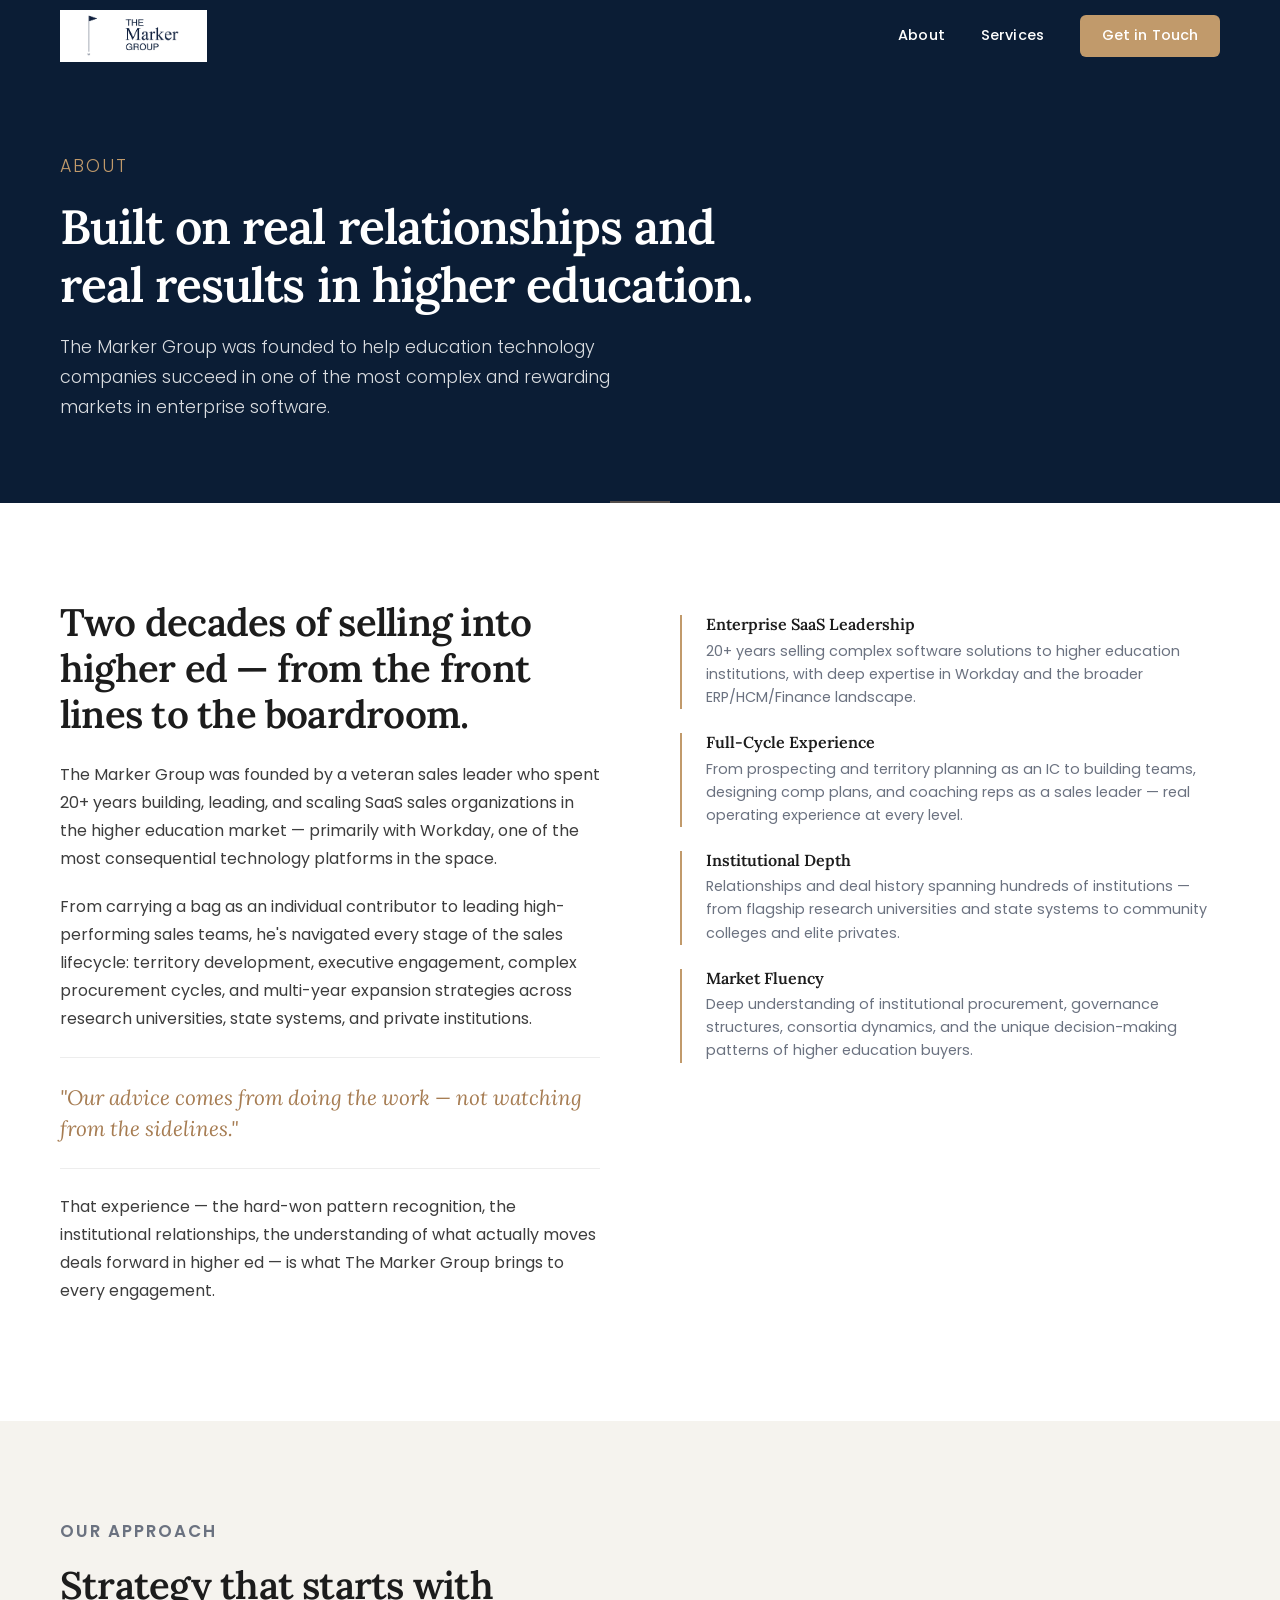
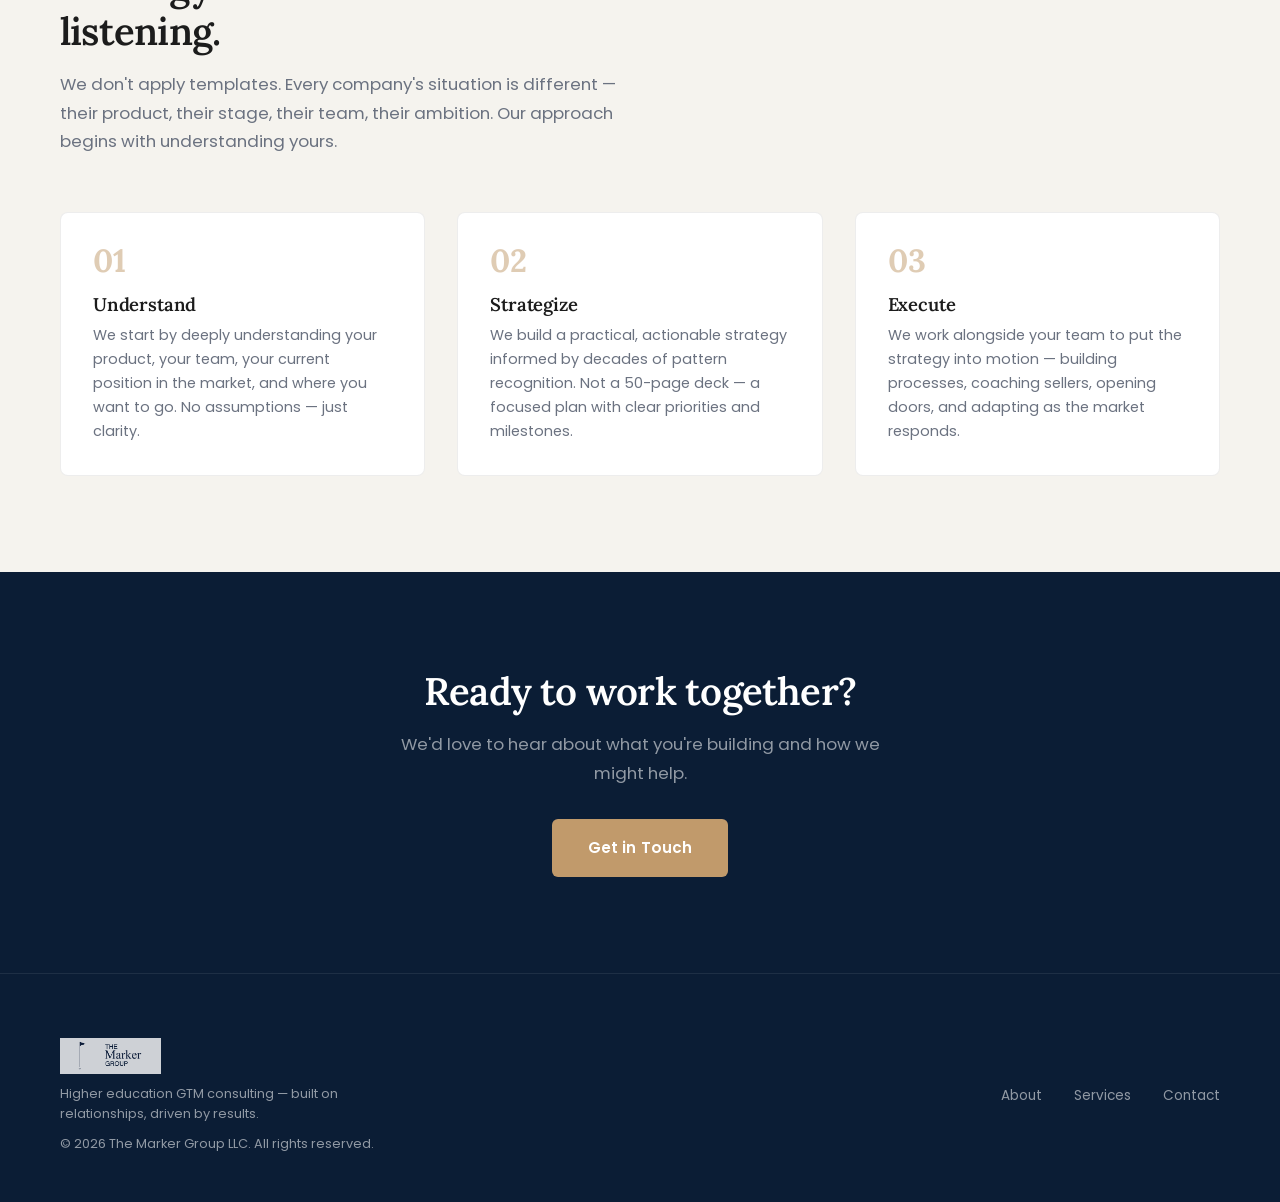
==== commit cb8f3d06: "Update site design and add assets Refine pages, add favicon/og-image, new main.js, rename logo file," ====
--- a/about.html
+++ b/about.html
@@ -8,6 +8,11 @@
     <link rel="preconnect" href="https://fonts.googleapis.com">
     <link rel="preconnect" href="https://fonts.gstatic.com" crossorigin>
     <link href="https://fonts.googleapis.com/css2?family=Lora:ital,wght@0,400;0,500;0,600;0,700;1,400;1,500&family=Poppins:wght@300;400;500;600;700&display=swap" rel="stylesheet">
+    <link rel="icon" type="image/png" href="images/favicon.png">
+    <meta property="og:title" content="About — The Marker Group">
+    <meta property="og:description" content="Founded on 20+ years of higher education SaaS sales leadership. Learn about The Marker Group's approach to GTM consulting.">
+    <meta property="og:type" content="website">
+    <meta property="og:image" content="images/og-image.png">
     <link rel="stylesheet" href="style.css">
 </head>
 <body>
@@ -56,6 +61,7 @@
                         <h2>Two decades of selling into higher ed — from the front lines to the boardroom.</h2>
                         <p>The Marker Group was founded by a veteran sales leader who spent 20+ years building, leading, and scaling SaaS sales organizations in the higher education market — primarily with Workday, one of the most consequential technology platforms in the space.</p>
                         <p>From carrying a bag as an individual contributor to leading high-performing sales teams, he's navigated every stage of the sales lifecycle: territory development, executive engagement, complex procurement cycles, and multi-year expansion strategies across research universities, state systems, and private institutions.</p>
+                        <blockquote class="founder-quote">"Our advice comes from doing the work — not watching from the sidelines."</blockquote>
                         <p>That experience — the hard-won pattern recognition, the institutional relationships, the understanding of what actually moves deals forward in higher ed — is what The Marker Group brings to every engagement.</p>
                     </div>
                     <div class="founder-highlights">
@@ -125,7 +131,8 @@
         <div class="container">
             <div class="footer-inner">
                 <div class="footer-brand">
-                    <img src="images/marker-group-logo-dark.png" alt="The Marker Group" class="footer-logo">
+                    <img src="images/marker-group-logo-light.png" alt="The Marker Group" class="footer-logo">
+                    <p class="footer-tagline">Higher education GTM consulting — built on relationships, driven by results.</p>
                     <p>&copy; 2026 The Marker Group LLC. All rights reserved.</p>
                 </div>
                 <div class="footer-links">
@@ -137,25 +144,7 @@
         </div>
     </footer>
 
-    <script>
-        const toggle = document.querySelector('.nav-toggle');
-        const mobileNav = document.querySelector('.nav-mobile');
-        const header = document.getElementById('site-header');
-        toggle.addEventListener('click', () => {
-            const isOpen = toggle.getAttribute('aria-expanded') === 'true';
-            toggle.setAttribute('aria-expanded', !isOpen);
-            mobileNav.classList.toggle('is-open');
-        });
-        mobileNav.querySelectorAll('a').forEach(link => {
-            link.addEventListener('click', () => {
-                toggle.setAttribute('aria-expanded', 'false');
-                mobileNav.classList.remove('is-open');
-            });
-        });
-        window.addEventListener('scroll', () => {
-            header.classList.toggle('is-scrolled', window.scrollY > 50);
-        }, { passive: true });
-    </script>
+    <script src="main.js"></script>
 
 </body>
 </html>
--- a/style.css
+++ b/style.css
@@ -14,7 +14,7 @@
     --navy-mid: #132B4D;
     --navy-light: #1A3A5C;
     --white: #FFFFFF;
-    --off-white: #F8F7F4;
+    --off-white: #F5F3EE;
     --warm-gray: #F2F0EB;
     --copper: #C19A6B;
     --copper-light: #D4B48E;
@@ -253,9 +253,35 @@
     content: '';
     position: absolute;
     inset: 0;
-    opacity: 0.03;
+    opacity: 0.05;
     background-image: url("data:image/svg+xml,%3Csvg viewBox='0 0 256 256' xmlns='http://www.w3.org/2000/svg'%3E%3Cfilter id='noise'%3E%3CfeTurbulence type='fractalNoise' baseFrequency='0.9' numOctaves='4' stitchTiles='stitch'/%3E%3C/filter%3E%3Crect width='100%25' height='100%25' filter='url(%23noise)' opacity='1'/%3E%3C/svg%3E");
     background-size: 200px 200px;
+    pointer-events: none;
+}
+
+/* Decorative geometric elements */
+.hero-layout::before {
+    content: '';
+    position: absolute;
+    top: 15%;
+    right: 8%;
+    width: 120px;
+    height: 120px;
+    border: 1px solid rgba(193, 154, 107, 0.12);
+    border-radius: 50%;
+    pointer-events: none;
+}
+
+.hero-layout::after {
+    content: '';
+    position: absolute;
+    bottom: 18%;
+    right: 22%;
+    width: 80px;
+    height: 1px;
+    background: var(--copper);
+    opacity: 0.2;
+    transform: rotate(-30deg);
     pointer-events: none;
 }
 
@@ -284,6 +310,16 @@
     margin-bottom: 1.5rem;
 }
 
+.hero-label::after {
+    content: '';
+    display: block;
+    width: 40px;
+    height: 1px;
+    background: var(--copper);
+    margin-top: 1rem;
+    opacity: 0.6;
+}
+
 .hero h1 {
     font-size: clamp(2.5rem, 5vw, 3.75rem);
     line-height: 1.12;
@@ -321,15 +357,15 @@
 }
 
 .hero-stat-card {
-    background: rgba(255, 255, 255, 0.04);
-    border: 1px solid rgba(255, 255, 255, 0.08);
-    border-radius: 10px;
+    background: rgba(255, 255, 255, 0.06);
+    border: none;
+    border-left: 3px solid var(--copper);
+    border-radius: 0 8px 8px 0;
     padding: 1.35rem 1.5rem;
-    transition: background 0.3s ease, border-color 0.3s ease;
     /* Scroll reveal */
     opacity: 0;
     transform: translateY(16px);
-    transition: opacity 0.6s ease, transform 0.6s ease, background 0.3s ease, border-color 0.3s ease;
+    transition: opacity 0.6s ease, transform 0.6s ease, background 0.3s ease, border-left-color 0.3s ease;
 }
 
 .hero-stat-card:nth-child(2) { transition-delay: 0.1s; }
@@ -341,8 +377,8 @@
 }
 
 .hero-stat-card:hover {
-    background: rgba(255, 255, 255, 0.07);
-    border-color: rgba(193, 154, 107, 0.25);
+    background: rgba(255, 255, 255, 0.09);
+    border-left-color: var(--copper-light);
 }
 
 .stat-number {
@@ -457,7 +493,7 @@
 .trust-track img {
     height: 36px;
     width: auto;
-    opacity: 0.45;
+    opacity: 0.55;
     filter: grayscale(100%);
     transition: opacity 0.3s ease, filter 0.3s ease;
     flex-shrink: 0;
@@ -489,7 +525,7 @@
    STORY SECTION
    ============================================ */
 .story-section {
-    padding: 7rem 0;
+    padding: 8rem 0 6rem;
     background: var(--white);
 }
 
@@ -574,6 +610,21 @@
 .services-section {
     padding: 7rem 0;
     background: var(--off-white);
+    position: relative;
+}
+
+.services-section::before {
+    content: '';
+    display: block;
+    width: 60px;
+    height: 1px;
+    background: var(--copper);
+    opacity: 0.4;
+    margin: 0 auto 3.5rem;
+    position: absolute;
+    top: 0;
+    left: 50%;
+    transform: translateX(-50%);
 }
 
 .services-header {
@@ -673,7 +724,7 @@
    WHY SECTION
    ============================================ */
 .why-section {
-    padding: 7rem 0;
+    padding: 6rem 0 7rem;
     background: var(--navy);
 }
 
@@ -698,12 +749,28 @@
 }
 
 .why-item {
-    padding: 2rem 0;
-    border-top: 1px solid var(--border-dark);
+    padding: 2rem 0 2rem 1.5rem;
+    border-top: none;
+    border-left: 2px solid rgba(193, 154, 107, 0.3);
     /* Scroll reveal */
     opacity: 0;
     transform: translateY(16px);
     transition: opacity 0.6s ease, transform 0.6s ease;
+}
+
+.why-item:nth-child(2),
+.why-item:nth-child(4) {
+    margin-top: 2rem;
+}
+
+.why-number {
+    display: block;
+    font-family: 'Lora', serif;
+    font-size: 0.85rem;
+    color: var(--copper);
+    opacity: 0.7;
+    margin-bottom: 0.5rem;
+    letter-spacing: 0.05em;
 }
 
 .why-item:nth-child(2) { transition-delay: 0.08s; }
@@ -733,14 +800,32 @@
    CTA SECTION
    ============================================ */
 .cta-section {
-    padding: 7rem 0;
-    background: var(--off-white);
+    padding: 5rem 0 6rem;
+    background: linear-gradient(180deg, var(--off-white) 0%, var(--warm-gray) 100%);
+    border-top: 1px solid var(--border-light);
     text-align: center;
 }
 
 .cta-content {
     max-width: 600px;
     margin: 0 auto;
+}
+
+.cta-content::before {
+    content: '';
+    display: block;
+    width: 40px;
+    height: 2px;
+    background: var(--copper);
+    opacity: 0.5;
+    margin: 0 auto 2rem;
+}
+
+.cta-email {
+    font-size: 0.85rem;
+    color: var(--text-muted);
+    margin-top: 1rem;
+    letter-spacing: 0.02em;
 }
 
 .cta-content h2 {
@@ -761,9 +846,18 @@
    FOOTER
    ============================================ */
 .site-footer {
-    padding: 3rem 0;
+    padding: 4rem 0 3rem;
     background: var(--navy);
     color: var(--text-light-muted);
+    border-top: 1px solid rgba(255, 255, 255, 0.08);
+}
+
+.footer-tagline {
+    font-size: 0.82rem;
+    color: var(--text-light-muted);
+    max-width: 280px;
+    line-height: 1.6;
+    margin-bottom: 0.5rem;
 }
 
 .footer-inner {
@@ -776,7 +870,7 @@
     height: 36px;
     width: auto;
     margin-bottom: 0.65rem;
-    opacity: 0.6;
+    opacity: 0.8;
 }
 
 .footer-brand p {
@@ -803,8 +897,21 @@
    PAGE INTRO (About / Services pages)
    ============================================ */
 .page-intro {
-    padding: calc(var(--header-height) + 5rem) 0 4rem;
+    padding: calc(var(--header-height) + 5rem) 0 5rem;
     background: var(--navy);
+    position: relative;
+}
+
+.page-intro::after {
+    content: '';
+    position: absolute;
+    bottom: 0;
+    left: 50%;
+    transform: translateX(-50%);
+    width: 60px;
+    height: 2px;
+    background: var(--copper);
+    opacity: 0.4;
 }
 
 .page-intro .section-label {
@@ -861,9 +968,40 @@
     padding-top: 1rem;
 }
 
+.founder-quote {
+    font-family: 'Lora', serif;
+    font-size: 1.3rem;
+    font-style: italic;
+    color: var(--copper-dark);
+    line-height: 1.5;
+    padding: 1.5rem 0;
+    margin: 1.5rem 0;
+    border-top: 1px solid var(--border-light);
+    border-bottom: 1px solid var(--border-light);
+}
+
 .founder-highlight {
     padding-left: 1.5rem;
     border-left: 2px solid var(--copper);
+    transition: transform 0.2s ease, border-color 0.2s ease;
+    /* Scroll reveal */
+    opacity: 0;
+    transform: translateY(12px);
+    transition: opacity 0.5s ease, transform 0.5s ease, border-color 0.2s ease;
+}
+
+.founder-highlight:nth-child(2) { transition-delay: 0.08s; }
+.founder-highlight:nth-child(3) { transition-delay: 0.16s; }
+.founder-highlight:nth-child(4) { transition-delay: 0.24s; }
+
+.founder-highlight.is-visible {
+    opacity: 1;
+    transform: translateY(0);
+}
+
+.founder-highlight:hover {
+    transform: translateX(4px);
+    border-left-color: var(--copper-dark);
 }
 
 .founder-highlight h3 {
@@ -913,7 +1051,6 @@
     background: var(--white);
     border-radius: 8px;
     border: 1px solid var(--border-light);
-    transition: border-color 0.2s ease, box-shadow 0.2s ease;
 }
 
 .approach-card:hover {
@@ -977,12 +1114,17 @@
 
 .service-detail-left .detail-number {
     font-family: 'Lora', serif;
-    font-size: 3rem;
+    font-size: 4rem;
     font-weight: 700;
     color: var(--copper);
-    opacity: 0.3;
+    opacity: 0.5;
     line-height: 1;
     margin-bottom: 1rem;
+    transition: opacity 0.3s ease;
+}
+
+.service-detail:hover .detail-number {
+    opacity: 0.7;
 }
 
 .service-detail-left p {
@@ -1024,6 +1166,48 @@
     background: var(--copper);
 }
 
+.detail-callout {
+    margin-top: 1.5rem;
+    padding: 1.25rem 1.5rem;
+    background: rgba(193, 154, 107, 0.06);
+    border-left: 3px solid var(--copper);
+    border-radius: 0 6px 6px 0;
+    font-family: 'Lora', serif;
+    font-style: italic;
+    color: var(--text-dark);
+    font-size: 0.95rem;
+    line-height: 1.6;
+}
+
+/* Scroll reveal for service detail sections */
+.service-detail-left,
+.service-detail-right {
+    opacity: 0;
+    transform: translateY(16px);
+    transition: opacity 0.6s ease, transform 0.6s ease;
+}
+
+.service-detail-left.is-visible,
+.service-detail-right.is-visible {
+    opacity: 1;
+    transform: translateY(0);
+}
+
+/* Scroll reveal for approach cards */
+.approach-card {
+    opacity: 0;
+    transform: translateY(16px);
+    transition: opacity 0.6s ease, transform 0.6s ease, border-color 0.2s ease, box-shadow 0.2s ease;
+}
+
+.approach-card:nth-child(2) { transition-delay: 0.1s; }
+.approach-card:nth-child(3) { transition-delay: 0.2s; }
+
+.approach-card.is-visible {
+    opacity: 1;
+    transform: translateY(0);
+}
+
 /* Services CTA strip */
 .services-cta-strip {
     padding: 6rem 0;
@@ -1046,6 +1230,11 @@
     line-height: 1.7;
 }
 
+.services-cta-strip .cta-email {
+    color: var(--text-light-muted);
+    margin-top: 1rem;
+}
+
 /* ============================================
    RESPONSIVE
    ============================================ */
@@ -1056,6 +1245,11 @@
     .hero {
         padding: calc(var(--header-height) + 3rem) 0 4rem;
         min-height: auto;
+    }
+
+    .hero-layout::before,
+    .hero-layout::after {
+        display: none;
     }
 
     .hero-layout {
